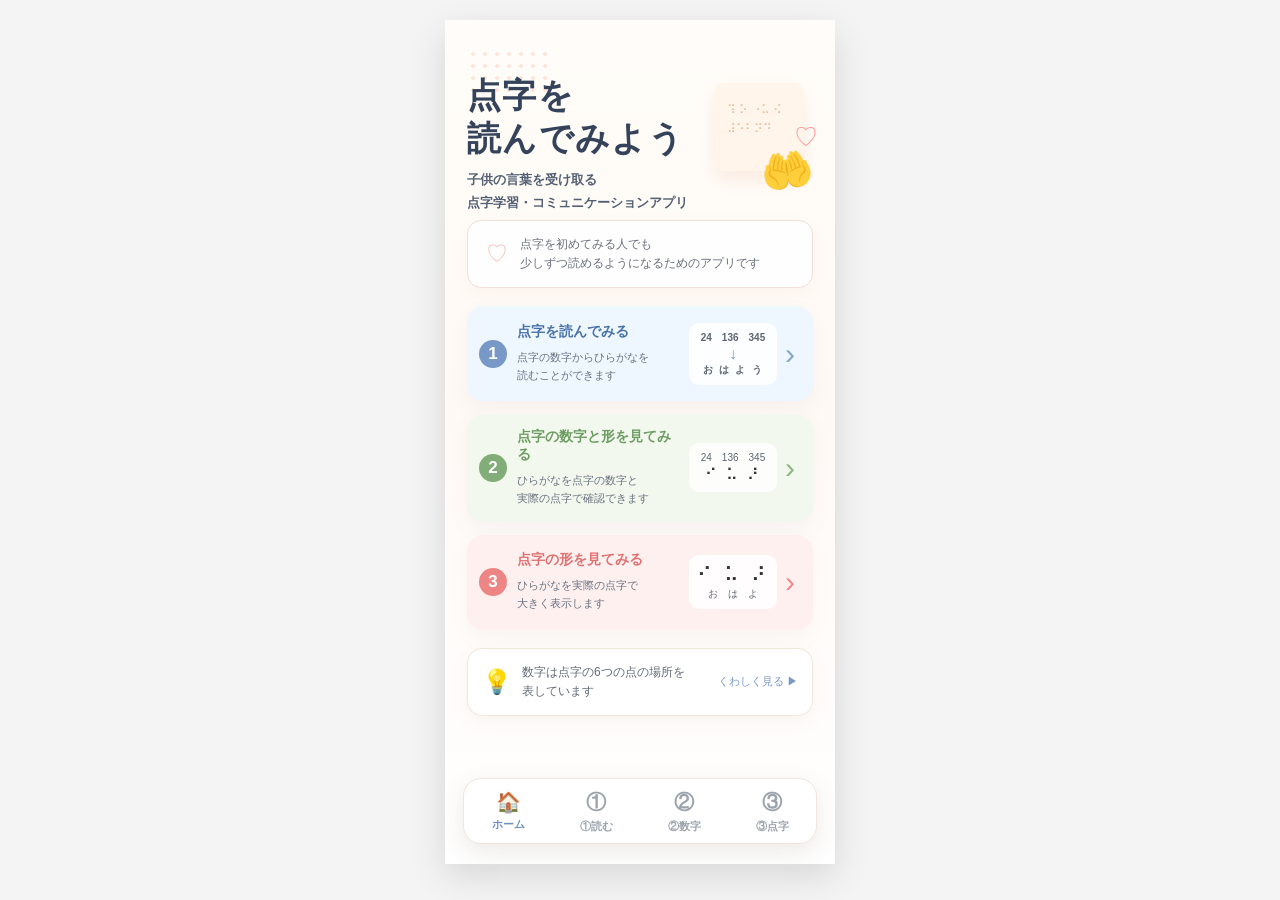
==== index.html @ d418ae34 "ホームに戻るを回収" ====
<!DOCTYPE html>
<html lang="ja">
<head>
<meta charset="UTF-8">
<meta name="viewport" content="width=device-width, initial-scale=1.0">

<title>点字を読んでみよう</title>

<link rel="stylesheet" href="top-style.css">

</head>

<body>

<div class="phone">

    <!-- メイン -->

    <main class="main">

        <!-- ヒーロー -->

        <section class="hero">

            <div class="dots"></div>

            <div class="hero-text">

                <h1>
                    点字を<br>
                    読んでみよう
                </h1>

                <p>
                    子供の言葉を受け取る<br>
                    点字学習・コミュニケーションアプリ
                </p>

            </div>

            <div class="hero-illust">

                <div class="paper">

                    <span>⠹ ⠕ ⠐⠥ ⠪</span>
                    <span> ⠼⠑⠃⠝⠙</span>

                    <div class="heart">
                        ♡
                    </div>

                </div>

                <div class="hands">
                    🤲
                </div>

            </div>

        </section>

        <!-- メッセージ -->

        <section class="message-card">

            <span class="mini-heart">
                ♡
            </span>

            <p>
                点字を初めてみる人でも<br>
                少しずつ読めるようになるためのアプリです
            </p>

        </section>

        <!-- メニュー -->

        <section class="menu">

            <!-- ① -->

            <a href="read.html" class="menu-card blue">

                <div class="number">
                    1
                </div>

                <div class="menu-text">

                    <h2>
                        点字を読んでみる
                    </h2>

                    <p>
                        点字の数字からひらがなを<br>
                        読むことができます
                    </p>

                </div>

                <div class="sample-box">

                    <div class="num">
                        24　136　345
                    </div>

                    <div class="arrow">
                        ↓
                    </div>

                    <div class="kana">
                        お は よ う
                    </div>

                </div>

                <div class="next">
                    ›
                </div>

            </a>

            <!-- ② -->

            <a href="number.html" class="menu-card green">

                <div class="number">
                    2
                </div>

                <div class="menu-text">

                    <h2>
                        点字の数字と形を見てみる
                    </h2>

                    <p>
                        ひらがなを点字の数字と<br>
                        実際の点字で確認できます
                    </p>

                </div>

                <div class="sample-box">

                    <div>
                        24　136　345
                    </div>

                    <div class="braille">
                        ⠊ ⠥ ⠜
                    </div>

                </div>

                <div class="next">
                    ›
                </div>

            </a>

            <!-- ③ -->

            <a href="shape.html" class="menu-card pink">

                <div class="number">
                    3
                </div>

                <div class="menu-text">

                    <h2>
                        点字の形を見てみる
                    </h2>

                    <p>
                        ひらがなを実際の点字で<br>
                        大きく表示します
                    </p>

                </div>

                <div class="sample-box">

                    <div class="braille big">
                        ⠊ ⠥ ⠜
                    </div>

                    <div>
                        お　は　よ
                    </div>

                </div>

                <div class="next">
                    ›
                </div>

            </a>

        </section>

        <!-- ヒント -->

        <section class="hint-card">

            <div class="light">
                💡
            </div>

            <p>
                数字は点字の6つの点の場所を<br>
                表しています
            </p>

            <span>
                くわしく見る ▶
            </span>

        </section>

    </main>

    <!-- 下メニュー -->

    <nav class="bottom-nav">

    <a class="active" href="index.html">

        <div>
            🏠
        </div>

        <span>
            ホーム
        </span>

    </a>

    <a href="read.html">

        <div>
            ①
        </div>

        <span>
            ①読む
        </span>

    </a>

    <a href="number.html">

        <div>
            ②
        </div>

        <span>
            ②数字
        </span>

    </a>

    <a href="shape.html">

        <div>
            ③
        </div>

        <span>
            ③点字
        </span>

    </a>

</nav>

</div>

</body>
</html>
---- top-style.css ----
*{
    margin:0;
    padding:0;
    box-sizing:border-box;
}

body{
    background:#f4f4f4;
    font-family:
    "Hiragino Sans",
    "Yu Gothic",
    sans-serif;

    color:#34435a;
}

/* ======================
   スマホ画面
====================== */

.phone{
    width:390px;
    min-height:844px;

    margin:20px auto;

    background:
    linear-gradient(
        180deg,
        #fffdf9 0%,
        #fff9f5 45%,
        #ffffff 100%
    );

    position:relative;

    overflow:hidden;

    box-shadow:
    0 12px 35px rgba(0,0,0,0.12);
}

/* ======================
   上部
====================== */

.top{
    height:44px;

    padding:12px 28px 0;

    display:flex;

    justify-content:space-between;

    font-weight:bold;

    color:#222;
}

.status{
    font-size:12px;
}

/* ======================
   メイン
====================== */

.main{
    padding:20px 22px 110px;
}

/* ======================
   ヒーロー
====================== */

.hero{
    display:flex;

    justify-content:space-between;

    align-items:center;

    position:relative;

    min-height:180px;
}

.dots{
    position:absolute;

    top:8px;
    left:0;

    width:80px;
    height:50px;

    background-image:
    radial-gradient(
        #ffd9c9 2px,
        transparent 2px
    );

    background-size:12px 12px;

    opacity:0.7;
}

.hero-text{
    position:relative;
    z-index:2;
}

.hero-text h1{
    margin:28px 0 10px;

    font-size:34px;

    line-height:1.25;

    letter-spacing:0.04em;

    color:#34435a;

    font-weight:800;
}

.hero-text p{
    font-size:13px;

    line-height:1.7;

    color:#536074;

    font-weight:600;
}

/* ======================
   イラスト
====================== */

.hero-illust{
    position:relative;

    width:125px;
    height:130px;
}

.paper{
    width:88px;
    height:88px;

    background:#fff5ea;

    border-radius:8px;

    box-shadow:
    0 8px 18px rgba(230,160,120,0.18);

    position:absolute;

    top:18px;
    right:10px;

    padding:18px 12px;

    color:#eebc9f;

    font-size:12px;

    line-height:1.6;
}

.paper span{
    display:block;
}

.heart{
    position:absolute;

    right:-15px;
    bottom:15px;

    color:#ff9b9b;

    font-size:24px;
}

.hands{
    position:absolute;

    bottom:0;
    right:0;

    font-size:42px;

    transform:rotate(-8deg);

    opacity:0.9;
}

/* ======================
   メッセージ
====================== */

.message-card{
    background:
    rgba(255,255,255,0.88);

    border:1px solid #f0ded7;

    border-radius:14px;

    padding:14px 18px;

    display:flex;

    gap:12px;

    align-items:center;

    margin-bottom:18px;

    box-shadow:
    0 6px 18px rgba(180,130,100,0.06);
}

.mini-heart{
    color:#f6c2c2;
    font-size:22px;
}

.message-card p{
    font-size:12px;

    line-height:1.6;

    color:#6a6f7c;
}

/* ======================
   メニュー
====================== */

.menu{
    display:flex;

    flex-direction:column;

    gap:13px;
}

.menu-card{
    min-height:95px;

    border-radius:16px;

    padding:14px 12px;

    display:grid;

    grid-template-columns:
    30px 1fr 88px 16px;

    gap:8px;

    align-items:center;

    text-decoration:none;

    color:inherit;

    box-shadow:
    0 8px 20px rgba(120,120,120,0.06);

    transition:0.25s;
}

.menu-card:active{
    transform:scale(0.98);
}

/* 色 */

.blue{
    background:#eef6ff;
}

.green{
    background:#f3f8ee;
}

.pink{
    background:#fff0f0;
}

/* 番号 */

.number{
    width:28px;
    height:28px;

    border-radius:50%;

    color:white;

    display:grid;

    place-items:center;

    font-weight:bold;

    font-size:17px;
}

.blue .number{
    background:#7898c7;
}

.green .number{
    background:#82ad78;
}

.pink .number{
    background:#ee8585;
}

/* テキスト */

.menu-text h2{
    margin-bottom:8px;

    font-size:14px;

    font-weight:800;
}

.blue h2{
    color:#4772a7;
}

.green h2{
    color:#6d9c62;
}

.pink h2{
    color:#e07171;
}

.menu-text p{
    font-size:11px;

    line-height:1.6;

    color:#697280;
}

/* サンプル */

.sample-box{
    background:
    rgba(255,255,255,0.85);

    border-radius:10px;

    padding:8px 5px;

    text-align:center;

    font-size:10px;

    color:#5d6572;
}

.sample-box .num{
    font-weight:bold;
}

.sample-box .arrow{
    color:#7898c7;
    font-size:16px;
}

.sample-box .kana{
    letter-spacing:0.18em;
    font-weight:bold;
}

.braille{
    font-size:16px;
    letter-spacing:0.15em;
    color:#333;
}

.braille.big{
    font-size:20px;
}

/* 矢印 */

.next{
    font-size:30px;
    color:#86a6c8;
}

.green .next{
    color:#8fb583;
}

.pink .next{
    color:#ee8a8a;
}

/* ======================
   ヒント
====================== */

.hint-card{
    margin-top:18px;

    background:#ffffff;

    border-radius:15px;

    padding:14px;

    display:grid;

    grid-template-columns:
    32px 1fr auto;

    align-items:center;

    gap:8px;

    border:1px solid #f1e6da;

    box-shadow:
    0 6px 18px rgba(160,120,90,0.07);
}

.light{
    font-size:24px;
}

.hint-card p{
    font-size:12px;

    line-height:1.6;

    color:#626a76;
}

.hint-card span{
    font-size:11px;

    color:#7898c7;

    white-space:nowrap;
}

/* ======================
   下メニュー
====================== */

.bottom-nav{
    position:absolute;

    left:18px;
    right:18px;
    bottom:20px;

    height:66px;

    background:#ffffff;

    border-radius:18px;

    display:grid;

    grid-template-columns:
    repeat(4,1fr);

    align-items:center;

    box-shadow:
    0 8px 25px rgba(100,80,60,0.12);

    border:1px solid #efe6df;
}

.bottom-nav a{
    text-decoration:none;

    color:#9ba3ad;

    text-align:center;

    font-size:11px;

    font-weight:600;
}

.bottom-nav a div{
    font-size:20px;
    margin-bottom:3px;
}

.bottom-nav a.active{
    color:#6f91c4;
}

/* ======================
   スマホ
====================== */

@media(max-width:430px){

.phone{
    width:100%;
    min-height:100vh;
    margin:0;
    box-shadow:none;
}

.main{
    padding-left:18px;
    padding-right:18px;
}

.hero-text h1{
    font-size:31px;
}

.menu-card{
    grid-template-columns:
    30px 1fr 82px 14px;
}

}
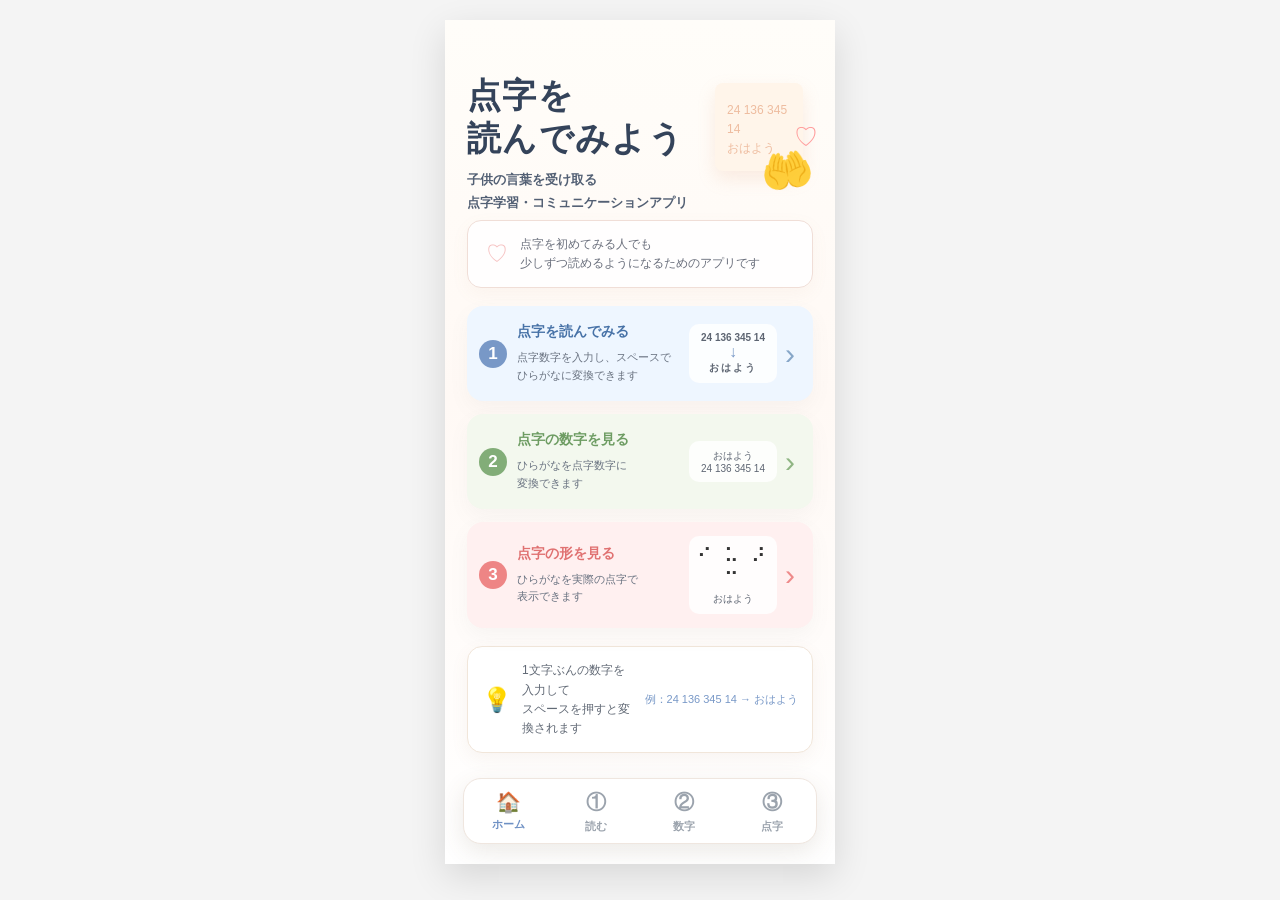
==== commit 74dad842: "１文字変換 Refactor HTML structure to improve readability and organization." ====
--- a/index.html
+++ b/index.html
@@ -3,276 +3,128 @@
 <head>
 <meta charset="UTF-8">
 <meta name="viewport" content="width=device-width, initial-scale=1.0">
-
 <title>点字を読んでみよう</title>
-
 <link rel="stylesheet" href="top-style.css">
-
 </head>
 
 <body>
 
 <div class="phone">
 
-    <!-- メイン -->
+<main class="main">
 
-    <main class="main">
+<section class="hero">
+<div class="hero-text">
+<h1>点字を<br>読んでみよう</h1>
+<p>
+子供の言葉を受け取る<br>
+点字学習・コミュニケーションアプリ
+</p>
+</div>
 
-        <!-- ヒーロー -->
+<div class="hero-illust">
+<div class="paper">
+<span>24 136 345 14</span>
+<span>おはよう</span>
+<div class="heart">♡</div>
+</div>
+<div class="hands">🤲</div>
+</div>
+</section>
 
-        <section class="hero">
+<section class="message-card">
+<span class="mini-heart">♡</span>
+<p>
+点字を初めてみる人でも<br>
+少しずつ読めるようになるためのアプリです
+</p>
+</section>
 
-            <div class="dots"></div>
+<section class="menu">
 
-            <div class="hero-text">
+<a href="read.html" class="menu-card blue">
+<div class="number">1</div>
+<div class="menu-text">
+<h2>点字を読んでみる</h2>
+<p>
+点字数字を入力し、スペースで<br>
+ひらがなに変換できます
+</p>
+</div>
+<div class="sample-box">
+<div class="num">24 136 345 14</div>
+<div class="arrow">↓</div>
+<div class="kana">おはよう</div>
+</div>
+<div class="next">›</div>
+</a>
 
-                <h1>
-                    点字を<br>
-                    読んでみよう
-                </h1>
+<a href="number.html" class="menu-card green">
+<div class="number">2</div>
+<div class="menu-text">
+<h2>点字の数字を見る</h2>
+<p>
+ひらがなを点字数字に<br>
+変換できます
+</p>
+</div>
+<div class="sample-box">
+<div>おはよう</div>
+<div>24 136 345 14</div>
+</div>
+<div class="next">›</div>
+</a>
 
-                <p>
-                    子供の言葉を受け取る<br>
-                    点字学習・コミュニケーションアプリ
-                </p>
+<a href="shape.html" class="menu-card pink">
+<div class="number">3</div>
+<div class="menu-text">
+<h2>点字の形を見る</h2>
+<p>
+ひらがなを実際の点字で<br>
+表示できます
+</p>
+</div>
+<div class="sample-box">
+<div class="braille big">⠊ ⠥ ⠜ ⠉</div>
+<div>おはよう</div>
+</div>
+<div class="next">›</div>
+</a>
 
-            </div>
+</section>
 
-            <div class="hero-illust">
+<section class="hint-card">
+<div class="light">💡</div>
+<p>
+1文字ぶんの数字を入力して<br>
+スペースを押すと変換されます
+</p>
+<span>例：24 136 345 14 → おはよう</span>
+</section>
 
-                <div class="paper">
+</main>
 
-                    <span>⠹ ⠕ ⠐⠥ ⠪</span>
-                    <span> ⠼⠑⠃⠝⠙</span>
+<nav class="bottom-nav">
 
-                    <div class="heart">
-                        ♡
-                    </div>
+<a class="active" href="index.html">
+<div>🏠</div>
+<span>ホーム</span>
+</a>
 
-                </div>
+<a href="read.html">
+<div>①</div>
+<span>読む</span>
+</a>
 
-                <div class="hands">
-                    🤲
-                </div>
+<a href="number.html">
+<div>②</div>
+<span>数字</span>
+</a>
 
-            </div>
-
-        </section>
-
-        <!-- メッセージ -->
-
-        <section class="message-card">
-
-            <span class="mini-heart">
-                ♡
-            </span>
-
-            <p>
-                点字を初めてみる人でも<br>
-                少しずつ読めるようになるためのアプリです
-            </p>
-
-        </section>
-
-        <!-- メニュー -->
-
-        <section class="menu">
-
-            <!-- ① -->
-
-            <a href="read.html" class="menu-card blue">
-
-                <div class="number">
-                    1
-                </div>
-
-                <div class="menu-text">
-
-                    <h2>
-                        点字を読んでみる
-                    </h2>
-
-                    <p>
-                        点字の数字からひらがなを<br>
-                        読むことができます
-                    </p>
-
-                </div>
-
-                <div class="sample-box">
-
-                    <div class="num">
-                        24　136　345
-                    </div>
-
-                    <div class="arrow">
-                        ↓
-                    </div>
-
-                    <div class="kana">
-                        お は よ う
-                    </div>
-
-                </div>
-
-                <div class="next">
-                    ›
-                </div>
-
-            </a>
-
-            <!-- ② -->
-
-            <a href="number.html" class="menu-card green">
-
-                <div class="number">
-                    2
-                </div>
-
-                <div class="menu-text">
-
-                    <h2>
-                        点字の数字と形を見てみる
-                    </h2>
-
-                    <p>
-                        ひらがなを点字の数字と<br>
-                        実際の点字で確認できます
-                    </p>
-
-                </div>
-
-                <div class="sample-box">
-
-                    <div>
-                        24　136　345
-                    </div>
-
-                    <div class="braille">
-                        ⠊ ⠥ ⠜
-                    </div>
-
-                </div>
-
-                <div class="next">
-                    ›
-                </div>
-
-            </a>
-
-            <!-- ③ -->
-
-            <a href="shape.html" class="menu-card pink">
-
-                <div class="number">
-                    3
-                </div>
-
-                <div class="menu-text">
-
-                    <h2>
-                        点字の形を見てみる
-                    </h2>
-
-                    <p>
-                        ひらがなを実際の点字で<br>
-                        大きく表示します
-                    </p>
-
-                </div>
-
-                <div class="sample-box">
-
-                    <div class="braille big">
-                        ⠊ ⠥ ⠜
-                    </div>
-
-                    <div>
-                        お　は　よ
-                    </div>
-
-                </div>
-
-                <div class="next">
-                    ›
-                </div>
-
-            </a>
-
-        </section>
-
-        <!-- ヒント -->
-
-        <section class="hint-card">
-
-            <div class="light">
-                💡
-            </div>
-
-            <p>
-                数字は点字の6つの点の場所を<br>
-                表しています
-            </p>
-
-            <span>
-                くわしく見る ▶
-            </span>
-
-        </section>
-
-    </main>
-
-    <!-- 下メニュー -->
-
-    <nav class="bottom-nav">
-
-    <a class="active" href="index.html">
-
-        <div>
-            🏠
-        </div>
-
-        <span>
-            ホーム
-        </span>
-
-    </a>
-
-    <a href="read.html">
-
-        <div>
-            ①
-        </div>
-
-        <span>
-            ①読む
-        </span>
-
-    </a>
-
-    <a href="number.html">
-
-        <div>
-            ②
-        </div>
-
-        <span>
-            ②数字
-        </span>
-
-    </a>
-
-    <a href="shape.html">
-
-        <div>
-            ③
-        </div>
-
-        <span>
-            ③点字
-        </span>
-
-    </a>
+<a href="shape.html">
+<div>③</div>
+<span>点字</span>
+</a>
 
 </nav>
 
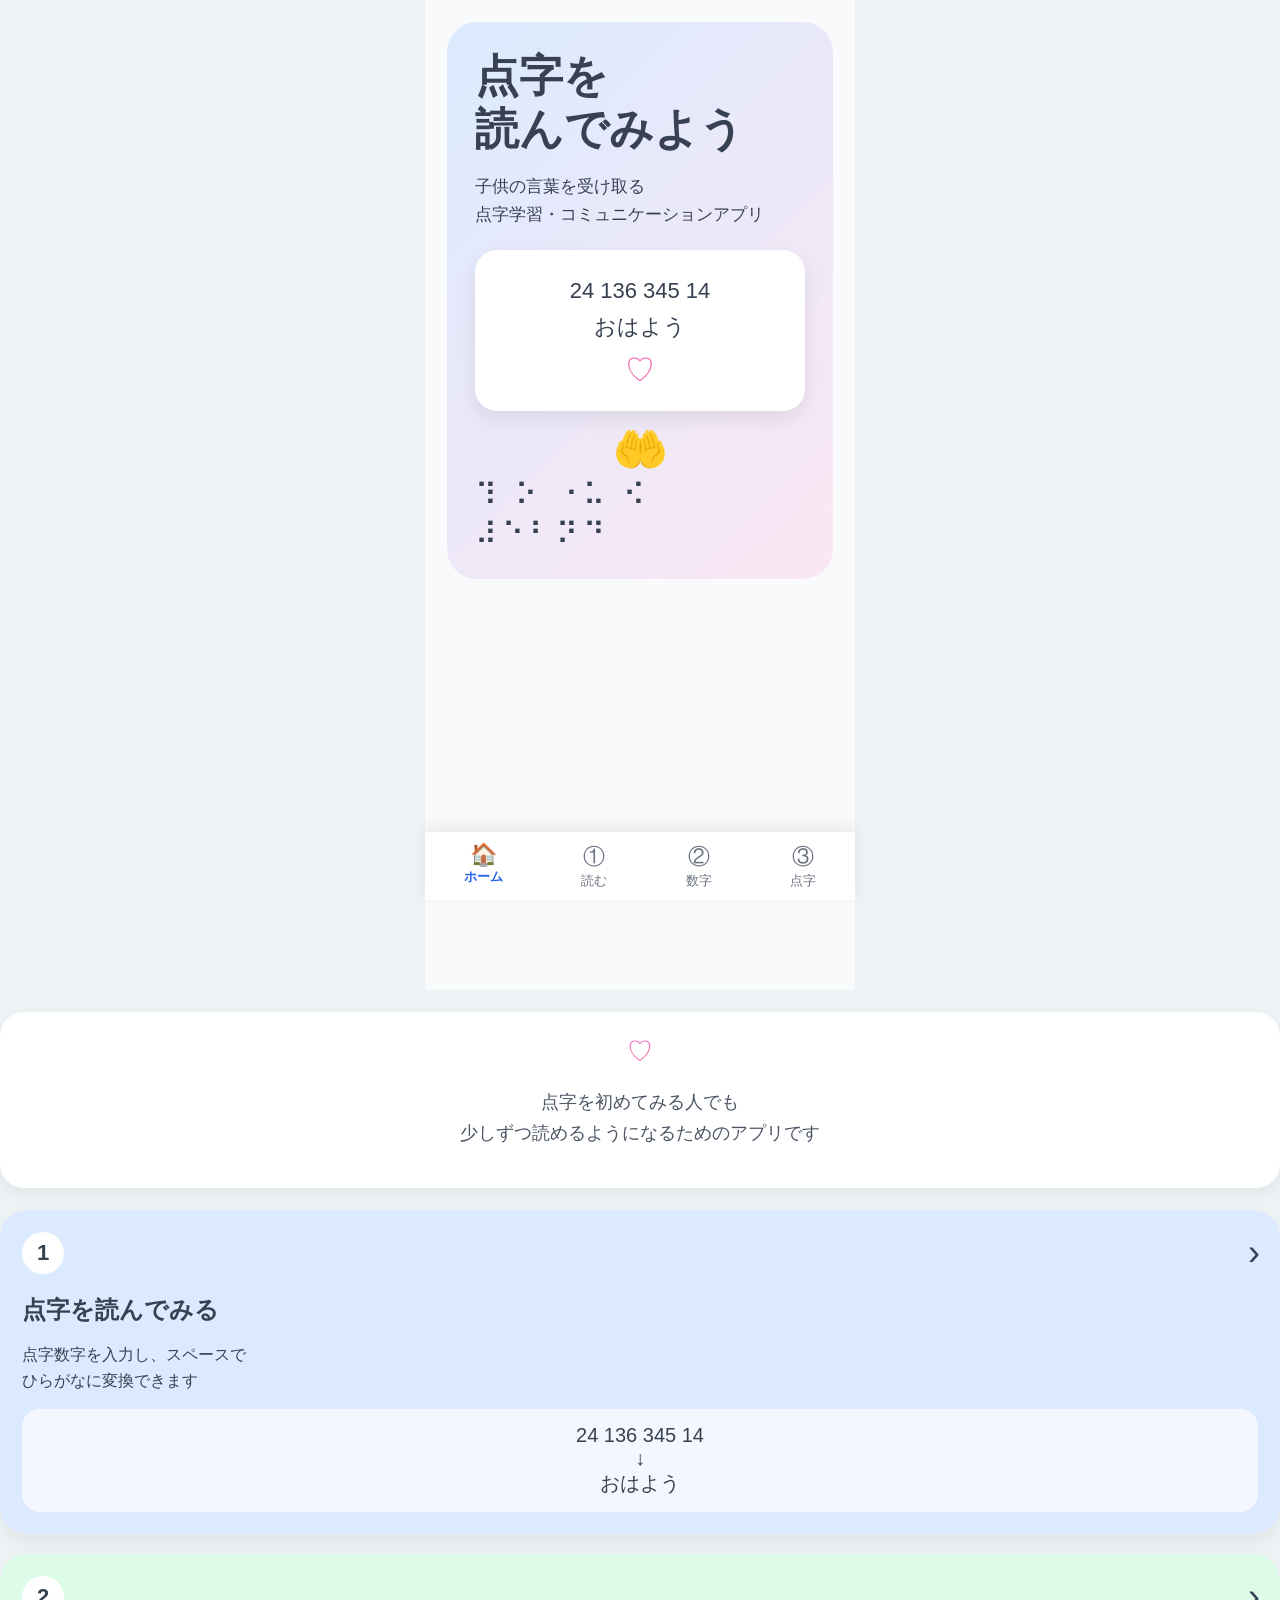
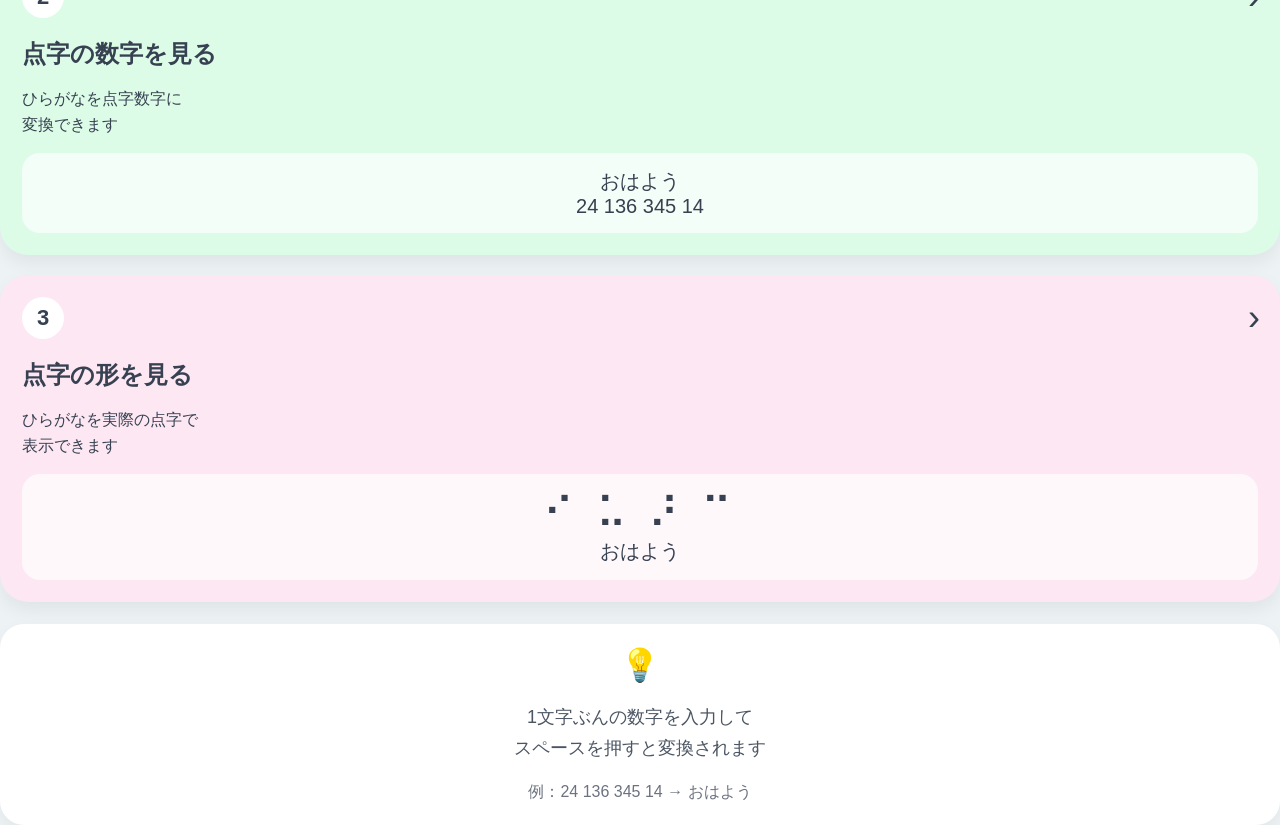
==== commit 3d365534: "すなばこメッセージ追加" ====
--- a/index.html
+++ b/index.html
@@ -29,6 +29,8 @@
 <div class="heart">♡</div>
 </div>
 <div class="hands">🤲</div>
+</div>
+<div class="braille">⠹ ⠕ ⠐⠥ ⠪　⠼⠑⠃⠝⠙</div>
 </div>
 </section>
 
--- a/top-style.css
+++ b/top-style.css
@@ -1,540 +1,200 @@
-*{
-    margin:0;
-    padding:0;
-    box-sizing:border-box;
-}
-
-body{
-    background:#f4f4f4;
-    font-family:
-    "Hiragino Sans",
-    "Yu Gothic",
-    sans-serif;
-
-    color:#34435a;
-}
-
-/* ======================
-   スマホ画面
-====================== */
-
-.phone{
-    width:390px;
-    min-height:844px;
-
-    margin:20px auto;
-
-    background:
-    linear-gradient(
-        180deg,
-        #fffdf9 0%,
-        #fff9f5 45%,
-        #ffffff 100%
-    );
-
-    position:relative;
-
-    overflow:hidden;
-
-    box-shadow:
-    0 12px 35px rgba(0,0,0,0.12);
-}
-
-/* ======================
-   上部
-====================== */
-
-.top{
-    height:44px;
-
-    padding:12px 28px 0;
-
-    display:flex;
-
-    justify-content:space-between;
-
-    font-weight:bold;
-
-    color:#222;
-}
-
-.status{
-    font-size:12px;
-}
-
-/* ======================
-   メイン
-====================== */
-
-.main{
-    padding:20px 22px 110px;
-}
-
-/* ======================
-   ヒーロー
-====================== */
-
-.hero{
-    display:flex;
-
-    justify-content:space-between;
-
-    align-items:center;
-
-    position:relative;
-
-    min-height:180px;
-}
-
-.dots{
-    position:absolute;
-
-    top:8px;
-    left:0;
-
-    width:80px;
-    height:50px;
-
-    background-image:
-    radial-gradient(
-        #ffd9c9 2px,
-        transparent 2px
-    );
-
-    background-size:12px 12px;
-
-    opacity:0.7;
-}
-
-.hero-text{
-    position:relative;
-    z-index:2;
-}
-
-.hero-text h1{
-    margin:28px 0 10px;
-
-    font-size:34px;
-
-    line-height:1.25;
-
-    letter-spacing:0.04em;
-
-    color:#34435a;
-
-    font-weight:800;
-}
-
-.hero-text p{
-    font-size:13px;
-
-    line-height:1.7;
-
-    color:#536074;
-
-    font-weight:600;
-}
-
-/* ======================
-   イラスト
-====================== */
-
-.hero-illust{
-    position:relative;
-
-    width:125px;
-    height:130px;
-}
-
-.paper{
-    width:88px;
-    height:88px;
-
-    background:#fff5ea;
-
-    border-radius:8px;
-
-    box-shadow:
-    0 8px 18px rgba(230,160,120,0.18);
-
-    position:absolute;
-
-    top:18px;
-    right:10px;
-
-    padding:18px 12px;
-
-    color:#eebc9f;
-
-    font-size:12px;
-
-    line-height:1.6;
-}
-
-.paper span{
-    display:block;
-}
-
-.heart{
-    position:absolute;
-
-    right:-15px;
-    bottom:15px;
-
-    color:#ff9b9b;
-
-    font-size:24px;
-}
-
-.hands{
-    position:absolute;
-
-    bottom:0;
-    right:0;
-
-    font-size:42px;
-
-    transform:rotate(-8deg);
-
-    opacity:0.9;
-}
-
-/* ======================
-   メッセージ
-====================== */
-
-.message-card{
-    background:
-    rgba(255,255,255,0.88);
-
-    border:1px solid #f0ded7;
-
-    border-radius:14px;
-
-    padding:14px 18px;
-
-    display:flex;
-
-    gap:12px;
-
-    align-items:center;
-
-    margin-bottom:18px;
-
-    box-shadow:
-    0 6px 18px rgba(180,130,100,0.06);
-}
-
-.mini-heart{
-    color:#f6c2c2;
-    font-size:22px;
-}
-
-.message-card p{
-    font-size:12px;
-
-    line-height:1.6;
-
-    color:#6a6f7c;
-}
-
-/* ======================
-   メニュー
-====================== */
-
-.menu{
-    display:flex;
-
-    flex-direction:column;
-
-    gap:13px;
-}
-
-.menu-card{
-    min-height:95px;
-
-    border-radius:16px;
-
-    padding:14px 12px;
-
-    display:grid;
-
-    grid-template-columns:
-    30px 1fr 88px 16px;
-
-    gap:8px;
-
-    align-items:center;
-
-    text-decoration:none;
-
-    color:inherit;
-
-    box-shadow:
-    0 8px 20px rgba(120,120,120,0.06);
-
-    transition:0.25s;
-}
-
-.menu-card:active{
-    transform:scale(0.98);
-}
-
-/* 色 */
-
-.blue{
-    background:#eef6ff;
-}
-
-.green{
-    background:#f3f8ee;
-}
-
-.pink{
-    background:#fff0f0;
-}
-
-/* 番号 */
-
-.number{
-    width:28px;
-    height:28px;
-
-    border-radius:50%;
-
-    color:white;
-
-    display:grid;
-
-    place-items:center;
-
-    font-weight:bold;
-
-    font-size:17px;
-}
-
-.blue .number{
-    background:#7898c7;
-}
-
-.green .number{
-    background:#82ad78;
-}
-
-.pink .number{
-    background:#ee8585;
-}
-
-/* テキスト */
-
-.menu-text h2{
-    margin-bottom:8px;
-
-    font-size:14px;
-
-    font-weight:800;
-}
-
-.blue h2{
-    color:#4772a7;
-}
-
-.green h2{
-    color:#6d9c62;
-}
-
-.pink h2{
-    color:#e07171;
-}
-
-.menu-text p{
-    font-size:11px;
-
-    line-height:1.6;
-
-    color:#697280;
-}
-
-/* サンプル */
-
-.sample-box{
-    background:
-    rgba(255,255,255,0.85);
-
-    border-radius:10px;
-
-    padding:8px 5px;
-
-    text-align:center;
-
-    font-size:10px;
-
-    color:#5d6572;
-}
-
-.sample-box .num{
-    font-weight:bold;
-}
-
-.sample-box .arrow{
-    color:#7898c7;
-    font-size:16px;
-}
-
-.sample-box .kana{
-    letter-spacing:0.18em;
-    font-weight:bold;
-}
-
-.braille{
-    font-size:16px;
-    letter-spacing:0.15em;
-    color:#333;
-}
-
-.braille.big{
-    font-size:20px;
-}
-
-/* 矢印 */
-
-.next{
-    font-size:30px;
-    color:#86a6c8;
-}
-
-.green .next{
-    color:#8fb583;
-}
-
-.pink .next{
-    color:#ee8a8a;
-}
-
-/* ======================
-   ヒント
-====================== */
-
-.hint-card{
-    margin-top:18px;
-
-    background:#ffffff;
-
-    border-radius:15px;
-
-    padding:14px;
-
-    display:grid;
-
-    grid-template-columns:
-    32px 1fr auto;
-
-    align-items:center;
-
-    gap:8px;
-
-    border:1px solid #f1e6da;
-
-    box-shadow:
-    0 6px 18px rgba(160,120,90,0.07);
-}
-
-.light{
-    font-size:24px;
-}
-
-.hint-card p{
-    font-size:12px;
-
-    line-height:1.6;
-
-    color:#626a76;
-}
-
-.hint-card span{
-    font-size:11px;
-
-    color:#7898c7;
-
-    white-space:nowrap;
-}
-
-/* ======================
-   下メニュー
-====================== */
-
-.bottom-nav{
-    position:absolute;
-
-    left:18px;
-    right:18px;
-    bottom:20px;
-
-    height:66px;
-
-    background:#ffffff;
-
-    border-radius:18px;
-
-    display:grid;
-
-    grid-template-columns:
-    repeat(4,1fr);
-
-    align-items:center;
-
-    box-shadow:
-    0 8px 25px rgba(100,80,60,0.12);
-
-    border:1px solid #efe6df;
-}
-
-.bottom-nav a{
-    text-decoration:none;
-
-    color:#9ba3ad;
-
-    text-align:center;
-
-    font-size:11px;
-
-    font-weight:600;
-}
-
-.bottom-nav a div{
-    font-size:20px;
-    margin-bottom:3px;
-}
-
-.bottom-nav a.active{
-    color:#6f91c4;
-}
-
-/* ======================
-   スマホ
-====================== */
-
-@media(max-width:430px){
-
-.phone{
-    width:100%;
-    min-height:100vh;
-    margin:0;
-    box-shadow:none;
-}
-
-.main{
-    padding-left:18px;
-    padding-right:18px;
-}
-
-.hero-text h1{
-    font-size:31px;
-}
-
-.menu-card{
-    grid-template-columns:
-    30px 1fr 82px 14px;
-}
-
-}+body {
+  margin: 0;
+  background: #edf2f5;
+  font-family: sans-serif;
+}
+
+.phone {
+  max-width: 430px;
+  margin: 0 auto;
+  background: #f8fafc;
+  min-height: 100vh;
+  padding-bottom: 90px;
+}
+
+.main {
+  padding: 22px;
+}
+
+.hero {
+  background: linear-gradient(135deg, #dbeafe, #fce7f3);
+  border-radius: 30px;
+  padding: 28px;
+  color: #374151;
+}
+
+.hero-text h1 {
+  font-size: 44px;
+  line-height: 1.2;
+  margin: 0;
+}
+
+.hero-text p {
+  font-size: 17px;
+  line-height: 1.7;
+}
+
+.hero-illust {
+  margin-top: 20px;
+  text-align: center;
+}
+
+.paper {
+  background: white;
+  border-radius: 22px;
+  padding: 20px;
+  box-shadow: 0 8px 20px rgba(0,0,0,0.08);
+}
+
+.paper span {
+  display: block;
+  font-size: 22px;
+  margin: 8px 0;
+}
+
+.heart {
+  color: #f472b6;
+  font-size: 30px;
+}
+
+.hands {
+  font-size: 44px;
+  margin-top: 12px;
+}
+
+.message-card,
+.hint-card {
+  margin-top: 22px;
+  background: white;
+  border-radius: 24px;
+  padding: 22px;
+  text-align: center;
+  color: #4b5563;
+  box-shadow: 0 6px 16px rgba(0,0,0,0.05);
+}
+
+.message-card p,
+.hint-card p {
+  font-size: 18px;
+  line-height: 1.7;
+}
+
+.mini-heart {
+  color: #f472b6;
+  font-size: 26px;
+}
+
+.menu {
+  margin-top: 22px;
+}
+
+.menu-card {
+  position: relative;
+  display: block;
+  text-decoration: none;
+  color: #374151;
+  border-radius: 28px;
+  padding: 22px;
+  margin-bottom: 20px;
+  box-shadow: 0 8px 18px rgba(0,0,0,0.06);
+}
+
+.blue {
+  background: #dbeafe;
+}
+
+.green {
+  background: #dcfce7;
+}
+
+.pink {
+  background: #fce7f3;
+}
+
+.number {
+  width: 42px;
+  height: 42px;
+  border-radius: 50%;
+  background: white;
+  display: flex;
+  align-items: center;
+  justify-content: center;
+  font-size: 22px;
+  font-weight: bold;
+}
+
+.menu-text h2 {
+  font-size: 24px;
+  margin-bottom: 8px;
+}
+
+.menu-text p {
+  font-size: 16px;
+  line-height: 1.6;
+}
+
+.sample-box {
+  background: rgba(255,255,255,0.7);
+  border-radius: 18px;
+  padding: 15px;
+  margin-top: 14px;
+  text-align: center;
+  font-size: 20px;
+}
+
+.braille {
+  font-size: 30px;
+  letter-spacing: 5px;
+}
+
+.big {
+  font-size: 42px;
+}
+
+.next {
+  position: absolute;
+  right: 20px;
+  top: 22px;
+  font-size: 36px;
+}
+
+.light {
+  font-size: 32px;
+}
+
+.hint-card span {
+  display: block;
+  margin-top: 10px;
+  font-size: 16px;
+  color: #6b7280;
+}
+
+.bottom-nav {
+  position: fixed;
+  left: 50%;
+  bottom: 0;
+  transform: translateX(-50%);
+  max-width: 430px;
+  width: 100%;
+  background: white;
+  display: flex;
+  justify-content: space-around;
+  padding: 10px 0;
+  box-shadow: 0 -4px 14px rgba(0,0,0,0.08);
+}
+
+.bottom-nav a {
+  text-decoration: none;
+  color: #6b7280;
+  text-align: center;
+  font-size: 13px;
+}
+
+.bottom-nav a div {
+  font-size: 22px;
+}
+
+.bottom-nav .active {
+  color: #2563eb;
+  font-weight: bold;
+}
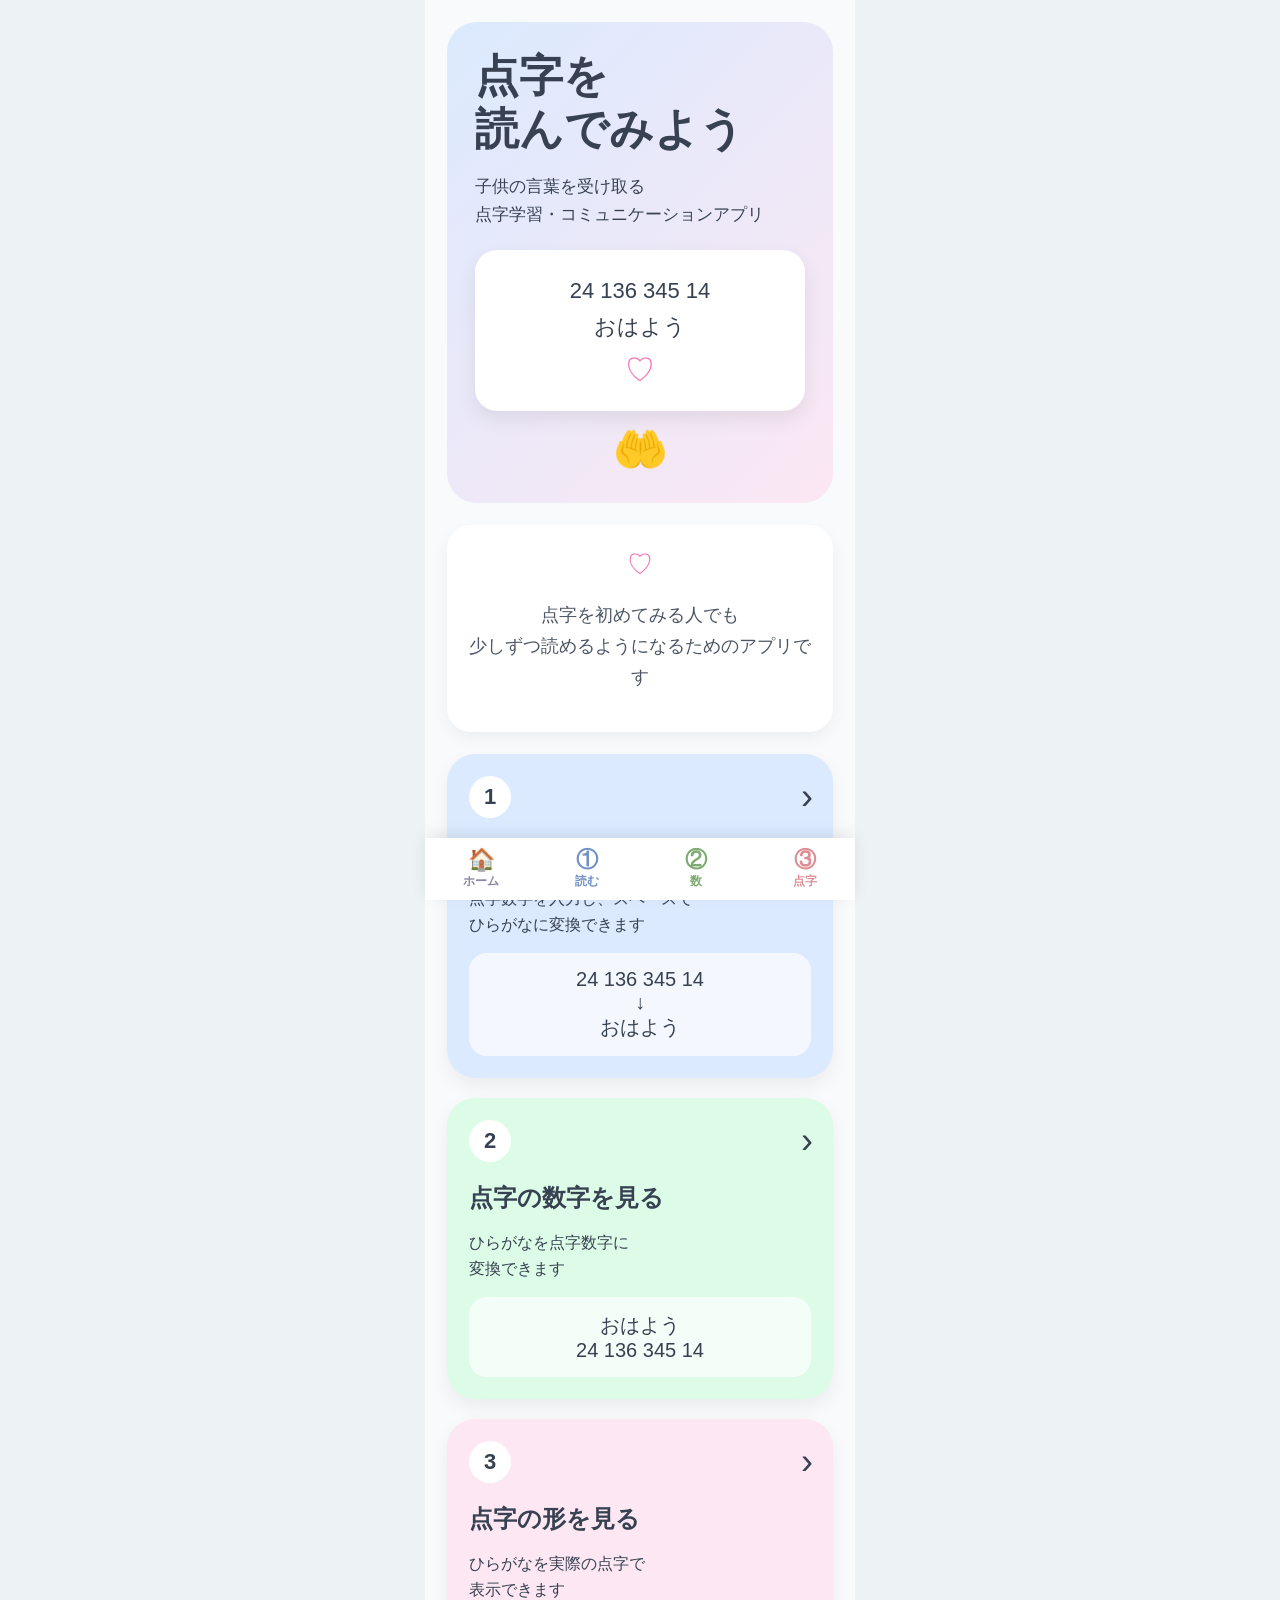
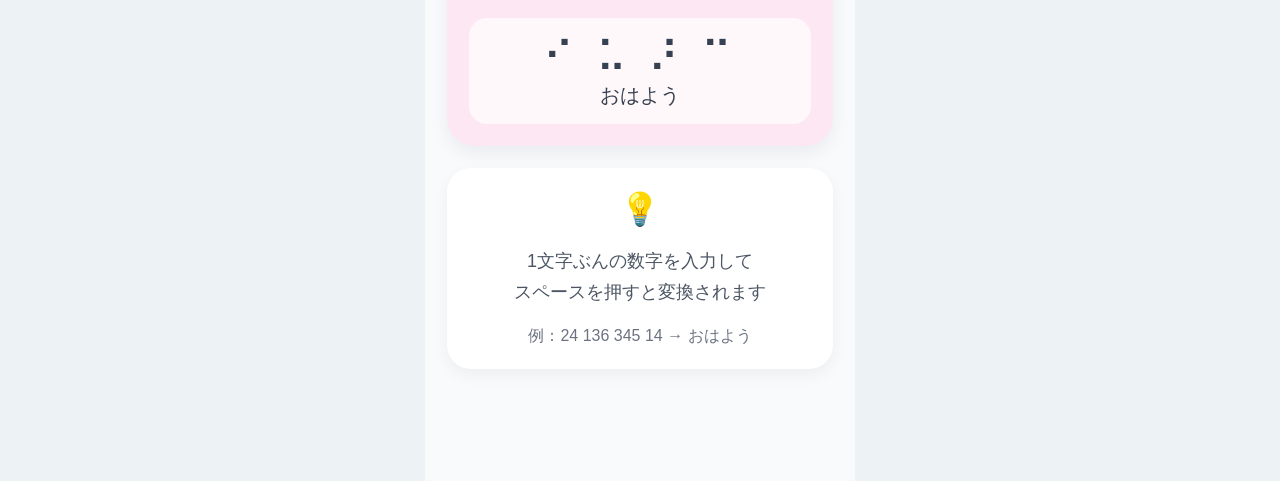
==== commit 8bf6fc4d: "bottom nav ui fix" ====
--- a/index.html
+++ b/index.html
@@ -14,8 +14,10 @@
 <main class="main">
 
 <section class="hero">
+
 <div class="hero-text">
 <h1>点字を<br>読んでみよう</h1>
+
 <p>
 子供の言葉を受け取る<br>
 点字学習・コミュニケーションアプリ
@@ -23,107 +25,135 @@
 </div>
 
 <div class="hero-illust">
+
 <div class="paper">
 <span>24 136 345 14</span>
 <span>おはよう</span>
 <div class="heart">♡</div>
 </div>
+
 <div class="hands">🤲</div>
-</div>
-<div class="braille">⠹ ⠕ ⠐⠥ ⠪　⠼⠑⠃⠝⠙</div>
+
 </div>
 </section>
 
 <section class="message-card">
+
 <span class="mini-heart">♡</span>
+
 <p>
 点字を初めてみる人でも<br>
 少しずつ読めるようになるためのアプリです
 </p>
+
 </section>
 
 <section class="menu">
 
 <a href="read.html" class="menu-card blue">
+
 <div class="number">1</div>
+
 <div class="menu-text">
 <h2>点字を読んでみる</h2>
+
 <p>
 点字数字を入力し、スペースで<br>
 ひらがなに変換できます
 </p>
 </div>
+
 <div class="sample-box">
 <div class="num">24 136 345 14</div>
 <div class="arrow">↓</div>
 <div class="kana">おはよう</div>
 </div>
+
 <div class="next">›</div>
+
 </a>
 
 <a href="number.html" class="menu-card green">
+
 <div class="number">2</div>
+
 <div class="menu-text">
 <h2>点字の数字を見る</h2>
+
 <p>
 ひらがなを点字数字に<br>
 変換できます
 </p>
 </div>
+
 <div class="sample-box">
 <div>おはよう</div>
 <div>24 136 345 14</div>
 </div>
+
 <div class="next">›</div>
+
 </a>
 
 <a href="shape.html" class="menu-card pink">
+
 <div class="number">3</div>
+
 <div class="menu-text">
 <h2>点字の形を見る</h2>
+
 <p>
 ひらがなを実際の点字で<br>
 表示できます
 </p>
 </div>
+
 <div class="sample-box">
 <div class="braille big">⠊ ⠥ ⠜ ⠉</div>
 <div>おはよう</div>
 </div>
+
 <div class="next">›</div>
+
 </a>
 
 </section>
 
 <section class="hint-card">
+
 <div class="light">💡</div>
+
 <p>
 1文字ぶんの数字を入力して<br>
 スペースを押すと変換されます
 </p>
-<span>例：24 136 345 14 → おはよう</span>
+
+<span>
+例：24 136 345 14 → おはよう
+</span>
+
 </section>
 
 </main>
 
 <nav class="bottom-nav">
 
-<a class="active" href="index.html">
+<a class="home active" href="index.html">
 <div>🏠</div>
 <span>ホーム</span>
 </a>
 
-<a href="read.html">
+<a href="read.html" class="read">
 <div>①</div>
 <span>読む</span>
 </a>
 
-<a href="number.html">
+<a href="number.html" class="number">
 <div>②</div>
-<span>数字</span>
+<span>数</span>
 </a>
 
-<a href="shape.html">
+<a href="shape.html" class="shape">
 <div>③</div>
 <span>点字</span>
 </a>
@@ -133,4 +163,4 @@
 </div>
 
 </body>
-</html>
+</html>
--- a/top-style.css
+++ b/top-style.css
@@ -198,3 +198,47 @@
   color: #2563eb;
   font-weight: bold;
 }
+
+.bottom-nav a.home{
+  color:#8b86a3;
+}
+
+.bottom-nav a.read{
+  color:#6f91c4;
+}
+
+.bottom-nav a.number{
+  color:#7cab72;
+}
+
+.bottom-nav a.shape{
+  color:#de8f96;
+}
+
+/* 下メニューの並びを整える */
+
+.bottom-nav a{
+  display:flex;
+  flex-direction:column;
+  align-items:center;
+  justify-content:center;
+  gap:3px;
+  text-decoration:none;
+  text-align:center;
+  font-size:12px;
+  font-weight:600;
+  line-height:1.2;
+}
+
+.bottom-nav a div{
+  font-size:22px;
+  line-height:1;
+  margin:0;
+}
+
+.bottom-nav a span{
+  display:block;
+  font-size:12px;
+  line-height:1.2;
+  white-space:nowrap;
+}
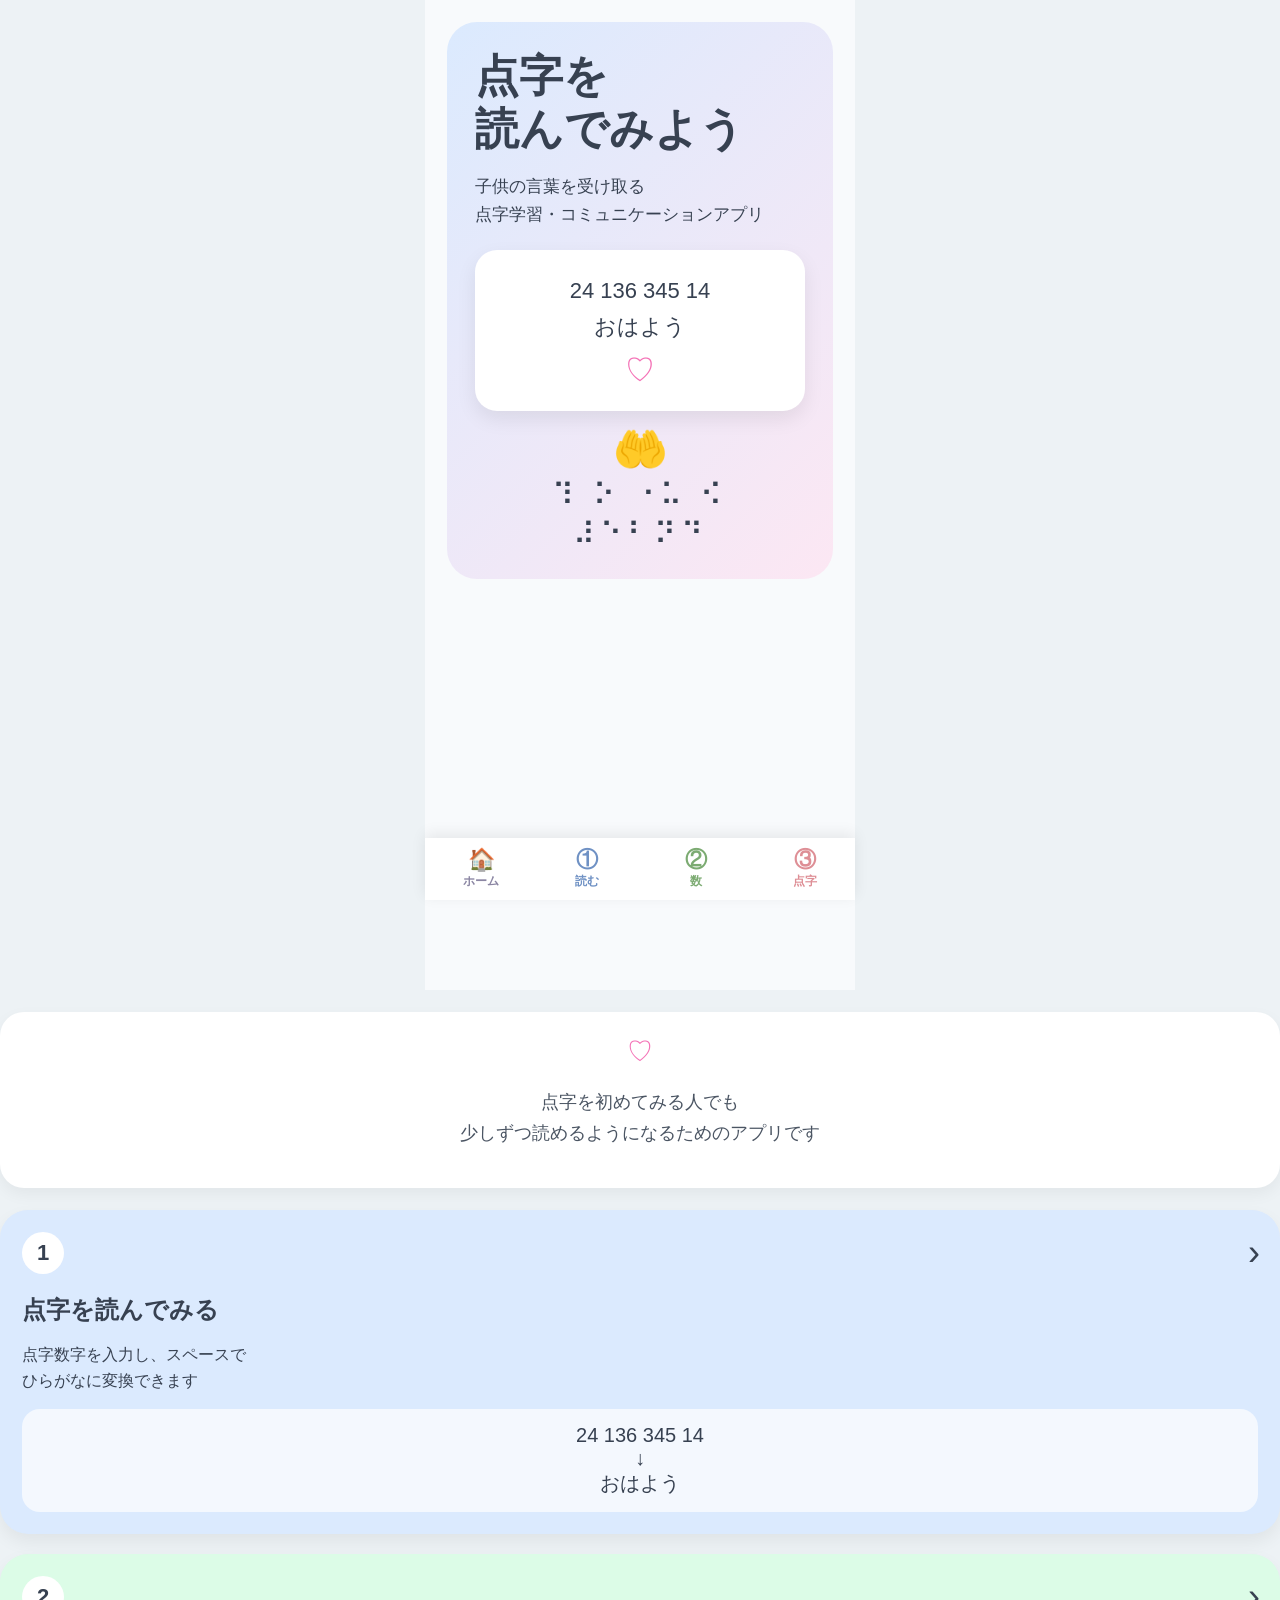
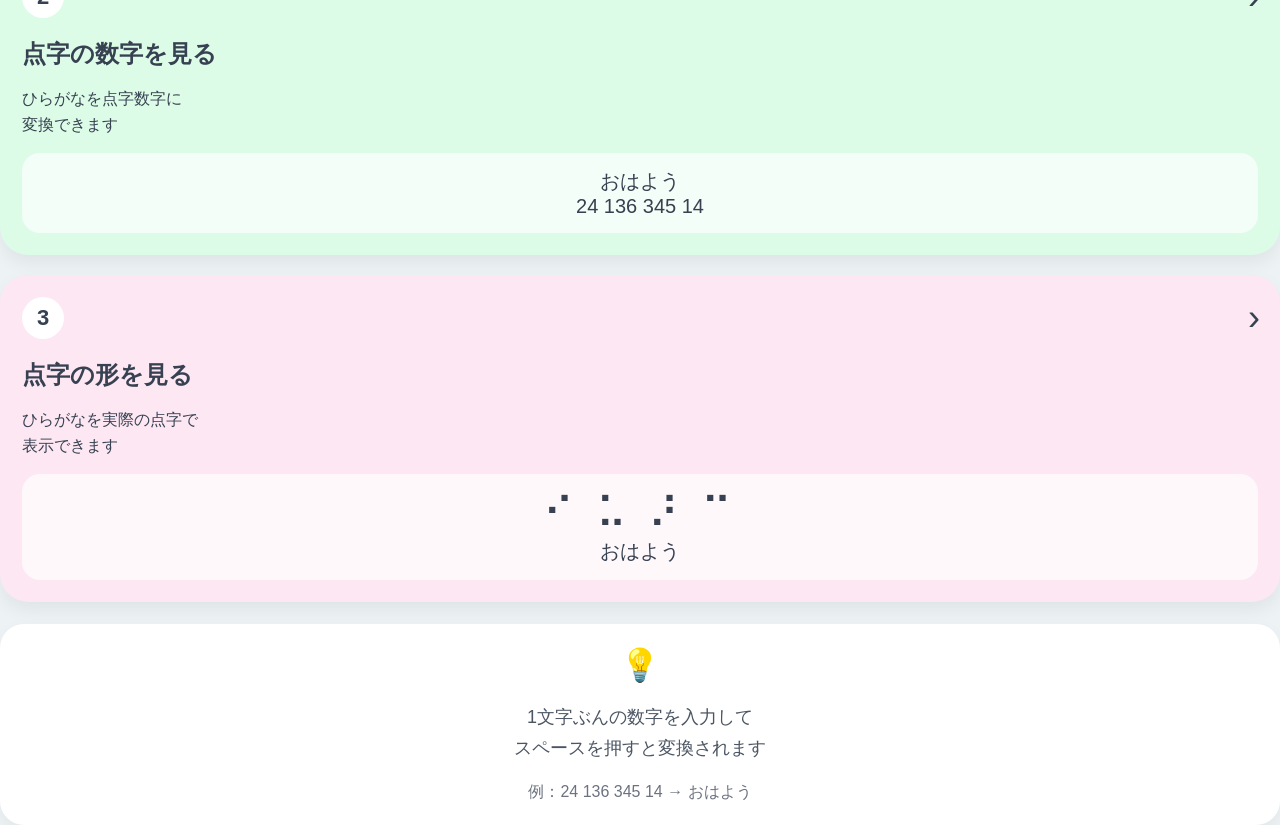
==== commit 6392a96a: "Merge pull request #7 from msakai0340/feature-bottom-nav-color bottom nav ui fix" ====
--- a/index.html
+++ b/index.html
@@ -34,6 +34,8 @@
 
 <div class="hands">🤲</div>
 
+</div>
+<div class="braille">⠹ ⠕ ⠐⠥ ⠪　⠼⠑⠃⠝⠙</div>
 </div>
 </section>
 
--- a/top-style.css
+++ b/top-style.css
@@ -60,6 +60,11 @@
 .hands {
   font-size: 44px;
   margin-top: 12px;
+}
+
+.braille{
+    font-size:40px;
+    text-align:center;
 }
 
 .message-card,
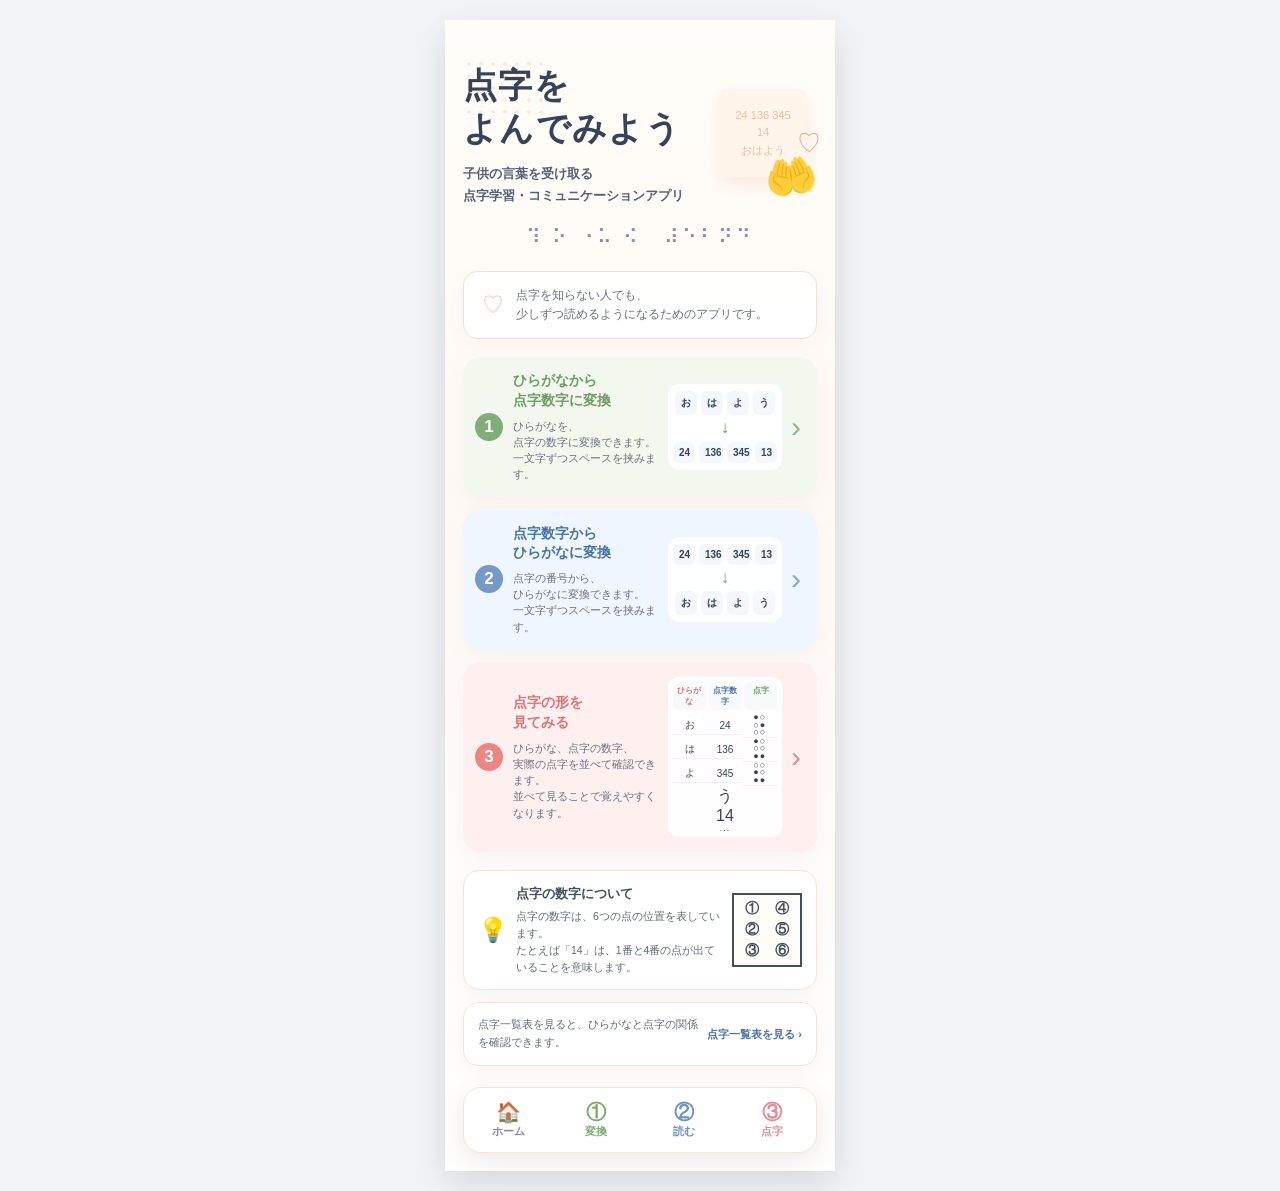
==== commit ad615c0a: "点字変換UI改善と学習カード調整" ====
--- a/index.html
+++ b/index.html
@@ -3,7 +3,7 @@
 <head>
 <meta charset="UTF-8">
 <meta name="viewport" content="width=device-width, initial-scale=1.0">
-<title>点字を読んでみよう</title>
+<title>点字をよんでみよう</title>
 <link rel="stylesheet" href="top-style.css">
 </head>
 
@@ -16,7 +16,7 @@
 <section class="hero">
 
 <div class="hero-text">
-<h1>点字を<br>読んでみよう</h1>
+<h1>点字を<br>よんでみよう</h1>
 
 <p>
 子供の言葉を受け取る<br>
@@ -25,115 +25,153 @@
 </div>
 
 <div class="hero-illust">
-
 <div class="paper">
 <span>24 136 345 14</span>
 <span>おはよう</span>
 <div class="heart">♡</div>
 </div>
-
 <div class="hands">🤲</div>
-
-</div>
-<div class="braille">⠹ ⠕ ⠐⠥ ⠪　⠼⠑⠃⠝⠙</div>
-</div>
-</section>
+</div>
+
+</section>
+
+<div class="top-braille">
+⠹ ⠕ ⠐⠥ ⠪　⠼⠑⠃⠝⠙
+</div>
 
 <section class="message-card">
-
 <span class="mini-heart">♡</span>
-
-<p>
-点字を初めてみる人でも<br>
-少しずつ読めるようになるためのアプリです
-</p>
-
+<p>
+点字を知らない人でも、<br>
+少しずつ読めるようになるためのアプリです。
+</p>
 </section>
 
 <section class="menu">
 
+<a href="number.html" class="menu-card green">
+<div class="number">1</div>
+
+<div class="menu-text">
+<h2>ひらがなから<br>点字数字に変換</h2>
+<p>
+ひらがなを、<br>
+点字の数字に変換できます。<br>
+一文字ずつスペースを挟みます。
+</p>
+</div>
+
+<div class="sample-box convert-sample">
+<div class="row">
+<span>お</span><span>は</span><span>よ</span><span>う</span>
+</div>
+<div class="arrow green-arrow">↓</div>
+<div class="row">
+<span>24</span><span>136</span><span>345</span><span>13</span>
+</div>
+</div>
+
+<div class="next">›</div>
+</a>
+
 <a href="read.html" class="menu-card blue">
-
-<div class="number">1</div>
+<div class="number">2</div>
 
 <div class="menu-text">
-<h2>点字を読んでみる</h2>
-
-<p>
-点字数字を入力し、スペースで<br>
-ひらがなに変換できます
-</p>
-</div>
-
-<div class="sample-box">
-<div class="num">24 136 345 14</div>
-<div class="arrow">↓</div>
-<div class="kana">おはよう</div>
+<h2>点字数字から<br>ひらがなに変換</h2>
+<p>
+点字の番号から、<br>
+ひらがなに変換できます。<br>
+一文字ずつスペースを挟みます。
+</p>
+</div>
+
+<div class="sample-box convert-sample">
+<div class="row">
+<span>24</span><span>136</span><span>345</span><span>13</span>
+</div>
+<div class="arrow blue-arrow">↓</div>
+<div class="row">
+<span>お</span><span>は</span><span>よ</span><span>う</span>
+</div>
 </div>
 
 <div class="next">›</div>
-
-</a>
-
-<a href="number.html" class="menu-card green">
-
-<div class="number">2</div>
+</a>
+
+<a href="shape.html" class="menu-card pink">
+<div class="number">3</div>
 
 <div class="menu-text">
-<h2>点字の数字を見る</h2>
-
-<p>
-ひらがなを点字数字に<br>
-変換できます
-</p>
-</div>
-
-<div class="sample-box">
-<div>おはよう</div>
-<div>24 136 345 14</div>
+<h2>点字の形を<br>見てみる</h2>
+<p>
+ひらがな、点字の数字、<br>
+実際の点字を並べて確認できます。<br>
+並べて見ることで覚えやすくなります。
+</p>
+</div>
+
+<div class="sample-box compare-sample">
+
+<div class="compare-labels">
+<div>ひらがな</div>
+<div>点字数字</div>
+<div>点字</div>
+</div>
+
+<div class="compare-grid">
+<div>お</div>
+<div>24</div>
+<div class="dot-cell">●○<br>○●<br>○○</div>
+
+<div>は</div>
+<div>136</div>
+<div class="dot-cell">●○<br>○○<br>●●</div>
+
+<div>よ</div>
+<div>345</div>
+<div class="dot-cell">○○<br>●○<br>●●</div>
+</div>
+
+<div>う</div>
+
+<div>14</div>
+<div class="dot-cell">...</div>
+
 </div>
 
 <div class="next">›</div>
-
-</a>
-
-<a href="shape.html" class="menu-card pink">
-
-<div class="number">3</div>
-
-<div class="menu-text">
-<h2>点字の形を見る</h2>
-
-<p>
-ひらがなを実際の点字で<br>
-表示できます
-</p>
-</div>
-
-<div class="sample-box">
-<div class="braille big">⠊ ⠥ ⠜ ⠉</div>
-<div>おはよう</div>
-</div>
-
-<div class="next">›</div>
-
-</a>
+</a>
+
+</section>
+
+<section class="study-card">
+
+<div class="light">💡</div>
+
+<div class="study-text">
+<h3>点字の数字について</h3>
+<p>
+点字の数字は、6つの点の位置を表しています。<br>
+たとえば「14」は、1番と4番の点が出ていることを意味します。
+</p>
+</div>
+
+<div class="masu">
+<div>①</div><div>④</div>
+<div>②</div><div>⑤</div>
+<div>③</div><div>⑥</div>
+</div>
 
 </section>
 
 <section class="hint-card">
-
-<div class="light">💡</div>
-
-<p>
-1文字ぶんの数字を入力して<br>
-スペースを押すと変換されます
-</p>
-
-<span>
-例：24 136 345 14 → おはよう
-</span>
-
+<p>
+点字一覧表を見ると、ひらがなと点字の関係を確認できます。
+</p>
+<a href="https://www.nittento.or.jp/about/braille/" target="_blank">
+点字一覧表を見る ›
+</a>
 </section>
 
 </main>
@@ -145,14 +183,14 @@
 <span>ホーム</span>
 </a>
 
+<a href="number.html" class="number-nav">
+<div>①</div>
+<span>変換</span>
+</a>
+
 <a href="read.html" class="read">
-<div>①</div>
+<div>②</div>
 <span>読む</span>
-</a>
-
-<a href="number.html" class="number">
-<div>②</div>
-<span>数</span>
 </a>
 
 <a href="shape.html" class="shape">
--- a/top-style.css
+++ b/top-style.css
@@ -1,226 +1,460 @@
-body {
-  margin: 0;
-  background: #edf2f5;
-  font-family: sans-serif;
-}
-
-.phone {
-  max-width: 430px;
-  margin: 0 auto;
-  background: #f8fafc;
-  min-height: 100vh;
-  padding-bottom: 90px;
-}
-
-.main {
-  padding: 22px;
-}
-
-.hero {
-  background: linear-gradient(135deg, #dbeafe, #fce7f3);
-  border-radius: 30px;
-  padding: 28px;
-  color: #374151;
-}
-
-.hero-text h1 {
-  font-size: 44px;
-  line-height: 1.2;
-  margin: 0;
-}
-
-.hero-text p {
-  font-size: 17px;
-  line-height: 1.7;
-}
-
-.hero-illust {
-  margin-top: 20px;
-  text-align: center;
-}
-
-.paper {
-  background: white;
-  border-radius: 22px;
-  padding: 20px;
-  box-shadow: 0 8px 20px rgba(0,0,0,0.08);
-}
-
-.paper span {
-  display: block;
-  font-size: 22px;
-  margin: 8px 0;
-}
-
-.heart {
-  color: #f472b6;
-  font-size: 30px;
-}
-
-.hands {
-  font-size: 44px;
-  margin-top: 12px;
-}
-
-.braille{
-    font-size:40px;
-    text-align:center;
-}
-
-.message-card,
-.hint-card {
-  margin-top: 22px;
-  background: white;
-  border-radius: 24px;
-  padding: 22px;
-  text-align: center;
-  color: #4b5563;
-  box-shadow: 0 6px 16px rgba(0,0,0,0.05);
-}
-
-.message-card p,
-.hint-card p {
-  font-size: 18px;
-  line-height: 1.7;
-}
-
-.mini-heart {
-  color: #f472b6;
-  font-size: 26px;
-}
-
-.menu {
-  margin-top: 22px;
-}
-
-.menu-card {
-  position: relative;
-  display: block;
-  text-decoration: none;
-  color: #374151;
-  border-radius: 28px;
-  padding: 22px;
-  margin-bottom: 20px;
-  box-shadow: 0 8px 18px rgba(0,0,0,0.06);
-}
-
-.blue {
-  background: #dbeafe;
-}
-
-.green {
-  background: #dcfce7;
-}
-
-.pink {
-  background: #fce7f3;
-}
-
-.number {
-  width: 42px;
-  height: 42px;
-  border-radius: 50%;
-  background: white;
-  display: flex;
-  align-items: center;
-  justify-content: center;
-  font-size: 22px;
-  font-weight: bold;
-}
-
-.menu-text h2 {
-  font-size: 24px;
-  margin-bottom: 8px;
-}
-
-.menu-text p {
-  font-size: 16px;
-  line-height: 1.6;
-}
-
-.sample-box {
-  background: rgba(255,255,255,0.7);
-  border-radius: 18px;
-  padding: 15px;
-  margin-top: 14px;
-  text-align: center;
-  font-size: 20px;
-}
-
-.braille {
-  font-size: 30px;
-  letter-spacing: 5px;
-}
-
-.big {
-  font-size: 42px;
-}
-
-.next {
-  position: absolute;
-  right: 20px;
-  top: 22px;
-  font-size: 36px;
-}
-
-.light {
-  font-size: 32px;
-}
-
-.hint-card span {
-  display: block;
-  margin-top: 10px;
-  font-size: 16px;
-  color: #6b7280;
-}
-
-.bottom-nav {
-  position: fixed;
-  left: 50%;
-  bottom: 0;
-  transform: translateX(-50%);
-  max-width: 430px;
-  width: 100%;
-  background: white;
-  display: flex;
-  justify-content: space-around;
-  padding: 10px 0;
-  box-shadow: 0 -4px 14px rgba(0,0,0,0.08);
-}
-
-.bottom-nav a {
-  text-decoration: none;
-  color: #6b7280;
-  text-align: center;
-  font-size: 13px;
-}
-
-.bottom-nav a div {
-  font-size: 22px;
-}
-
-.bottom-nav .active {
-  color: #2563eb;
-  font-weight: bold;
-}
-
-.bottom-nav a.home{
-  color:#8b86a3;
-}
-
-.bottom-nav a.read{
+*{
+  margin:0;
+  padding:0;
+  box-sizing:border-box;
+}
+
+body{
+  background:#f3f4f6;
+  font-family:
+    "Hiragino Sans",
+    "Yu Gothic",
+    sans-serif;
+  color:#34435a;
+}
+
+.phone{
+  width:390px;
+  min-height:844px;
+  margin:20px auto;
+  background:
+    linear-gradient(
+      180deg,
+      #fffdf9 0%,
+      #fff9f5 45%,
+      #ffffff 100%
+    );
+  position:relative;
+  overflow:hidden;
+  box-shadow:
+    0 12px 35px rgba(0,0,0,0.12);
+}
+
+.main{
+  padding:38px 18px 105px;
+}
+
+/* ヒーロー */
+
+.hero{
+  display:flex;
+  justify-content:space-between;
+  align-items:center;
+  position:relative;
+  min-height:155px;
+}
+
+.hero::before{
+  content:"";
+  position:absolute;
+  top:0;
+  left:0;
+  width:80px;
+  height:55px;
+  background-image:
+    radial-gradient(#ffd9c9 2px, transparent 2px);
+  background-size:12px 12px;
+  opacity:0.6;
+}
+
+.hero-text{
+  position:relative;
+  z-index:2;
+}
+
+.hero-text h1{
+  font-size:34px;
+  line-height:1.28;
+  letter-spacing:0.04em;
+  color:#34435a;
+  font-weight:800;
+  margin-bottom:12px;
+}
+
+.hero-text p{
+  font-size:13px;
+  line-height:1.7;
+  color:#536074;
+  font-weight:600;
+}
+
+/* イラスト */
+
+.hero-illust{
+  position:relative;
+  width:125px;
+  height:130px;
+}
+
+.paper{
+  width:88px;
+  height:88px;
+  background:#fff5ea;
+  border-radius:8px;
+  box-shadow:
+    0 8px 18px rgba(230,160,120,0.18);
+  position:absolute;
+  top:18px;
+  right:10px;
+  padding:18px 10px;
+  color:#eebc9f;
+  font-size:11px;
+  line-height:1.6;
+  text-align:center;
+}
+
+.paper span{
+  display:block;
+}
+
+.heart{
+  position:absolute;
+  right:-14px;
+  bottom:14px;
+  color:#ff9b9b;
+  font-size:24px;
+}
+
+.hands{
+  position:absolute;
+  bottom:0;
+  right:0;
+  font-size:42px;
+  transform:rotate(-8deg);
+  opacity:0.9;
+}
+
+/* トップ点字 */
+
+.top-braille{
+  margin-top:8px;
+  text-align:center;
+  font-size:20px;
+  line-height:1.6;
+  letter-spacing:3px;
+  color:#8b92a0;
+  word-break:break-all;
+}
+
+/* メッセージ */
+
+.message-card{
+  background:rgba(255,255,255,0.9);
+  border:1px solid #f0ded7;
+  border-radius:14px;
+  padding:14px 18px;
+  display:flex;
+  gap:12px;
+  align-items:center;
+  margin:18px 0;
+  box-shadow:
+    0 6px 18px rgba(180,130,100,0.06);
+}
+
+.mini-heart{
+  color:#f6c2c2;
+  font-size:22px;
+}
+
+.message-card p{
+  font-size:12px;
+  line-height:1.6;
+  color:#6a6f7c;
+}
+
+/* メニュー */
+
+.menu{
+  display:flex;
+  flex-direction:column;
+  gap:13px;
+}
+
+.menu-card{
+  min-height:112px;
+  border-radius:18px;
+  padding:14px 12px;
+  display:grid;
+  grid-template-columns:30px 1fr 116px 14px;
+  gap:8px;
+  align-items:center;
+  text-decoration:none;
+  color:inherit;
+  box-shadow:
+    0 8px 20px rgba(120,120,120,0.06);
+  transition:0.25s;
+}
+
+.menu-card:active{
+  transform:scale(0.98);
+}
+
+.blue{
+  background:#eef6ff;
+}
+
+.green{
+  background:#f3f8ee;
+}
+
+.pink{
+  background:#fff0f0;
+}
+
+.number{
+  width:28px;
+  height:28px;
+  border-radius:50%;
+  color:white;
+  display:grid;
+  place-items:center;
+  font-weight:bold;
+  font-size:17px;
+}
+
+.blue .number{
+  background:#7898c7;
+}
+
+.green .number{
+  background:#82ad78;
+}
+
+.pink .number{
+  background:#ee8585;
+}
+
+.menu-text h2{
+  margin-bottom:7px;
+  font-size:14px;
+  line-height:1.4;
+  font-weight:800;
+}
+
+.blue h2{
+  color:#4772a7;
+}
+
+.green h2{
+  color:#6d9c62;
+}
+
+.pink h2{
+  color:#e07171;
+}
+
+.menu-text p{
+  font-size:10.5px;
+  line-height:1.55;
+  color:#697280;
+}
+
+/* サンプル図 */
+
+.sample-box{
+  background:rgba(255,255,255,0.88);
+  border-radius:12px;
+  padding:8px 6px;
+  text-align:center;
+  color:#34435a;
+  box-shadow:
+    inset 0 0 0 1px rgba(220,225,235,0.35);
+}
+
+.convert-sample .row{
+  display:flex;
+  justify-content:center;
+  gap:4px;
+}
+
+.convert-sample .row span{
+  background:#f4f7fb;
+  padding:5px 6px;
+  border-radius:6px;
+  font-size:10px;
+  font-weight:700;
+  min-width:22px;
+}
+
+.arrow{
+  font-size:17px;
+  line-height:1.2;
+  margin:3px 0;
+  font-weight:bold;
+}
+
+.green-arrow{
+  color:#6d9c62;
+}
+
+.blue-arrow{
   color:#6f91c4;
 }
 
-.bottom-nav a.number{
-  color:#7cab72;
-}
-
-.bottom-nav a.shape{
-  color:#de8f96;
-}
-
-/* 下メニューの並びを整える */
+/* ③比較表 */
+
+.compare-sample{
+  padding:6px;
+}
+
+.compare-labels{
+  display:grid;
+  grid-template-columns:1fr 1fr 1fr;
+  gap:3px;
+  margin-bottom:4px;
+}
+
+.compare-labels div{
+  font-size:8px;
+  font-weight:700;
+  border-radius:5px;
+  padding:3px 2px;
+  background:#f8f9fb;
+}
+
+.compare-labels div:nth-child(1){
+  color:#e07171;
+}
+
+.compare-labels div:nth-child(2){
+  color:#4772a7;
+}
+
+.compare-labels div:nth-child(3){
+  color:#6d9c62;
+}
+
+.compare-grid{
+  display:grid;
+  grid-template-columns:1fr 1fr 1fr;
+  gap:0;
+  font-size:10px;
+  align-items:center;
+}
+
+.compare-grid div{
+  min-height:18px;
+  display:flex;
+  align-items:center;
+  justify-content:center;
+  border-bottom:1px solid #eef1f5;
+}
+
+.dot-cell{
+  font-size:9px;
+  line-height:0.85;
+  letter-spacing:1px;
+}
+
+.next{
+  font-size:30px;
+  color:#86a6c8;
+}
+
+.green .next{
+  color:#8fb583;
+}
+
+.pink .next{
+  color:#ee8a8a;
+}
+
+/* 学習カード */
+
+.study-card{
+  margin-top:18px;
+  background:#ffffff;
+  border-radius:16px;
+  padding:14px;
+  display:grid;
+  grid-template-columns:28px 1fr 70px;
+  gap:10px;
+  align-items:center;
+  border:1px solid #f1e6da;
+  box-shadow:
+    0 6px 18px rgba(160,120,90,0.07);
+}
+
+.light{
+  font-size:24px;
+}
+
+.study-text h3{
+  font-size:13px;
+  color:#42505c;
+  margin-bottom:5px;
+}
+
+.study-text p{
+  font-size:10.5px;
+  line-height:1.6;
+  color:#626a76;
+}
+
+.masu{
+  display:grid;
+  grid-template-columns:1fr 1fr;
+  gap:3px;
+  border:2px solid #42505c;
+  padding:5px;
+  background:#fffdf9;
+}
+
+.masu div{
+  display:grid;
+  place-items:center;
+  font-size:14px;
+  font-weight:700;
+  color:#42505c;
+}
+
+/* ヒントカード */
+
+.hint-card{
+  margin-top:12px;
+  background:#ffffff;
+  border-radius:15px;
+  padding:13px 14px;
+  display:grid;
+  grid-template-columns:1fr auto;
+  align-items:center;
+  gap:8px;
+  border:1px solid #f1e6da;
+  box-shadow:
+    0 6px 18px rgba(160,120,90,0.07);
+}
+
+.hint-card p{
+  font-size:11px;
+  line-height:1.6;
+  color:#626a76;
+}
+
+.hint-card a{
+  font-size:11px;
+  color:#4772a7;
+  text-decoration:none;
+  font-weight:700;
+  white-space:nowrap;
+}
+
+/* 下メニュー */
+
+.bottom-nav{
+  position:absolute;
+  left:18px;
+  right:18px;
+  bottom:18px;
+  height:66px;
+  background:#ffffff;
+  border-radius:18px;
+  display:grid;
+  grid-template-columns:repeat(4,1fr);
+  align-items:center;
+  box-shadow:
+    0 8px 25px rgba(100,80,60,0.12);
+  border:1px solid #efe6df;
+}
 
 .bottom-nav a{
   display:flex;
@@ -236,14 +470,59 @@
 }
 
 .bottom-nav a div{
-  font-size:22px;
+  font-size:20px;
   line-height:1;
-  margin:0;
 }
 
 .bottom-nav a span{
   display:block;
-  font-size:12px;
+  font-size:11px;
   line-height:1.2;
   white-space:nowrap;
+}
+
+.bottom-nav a.home{
+  color:#8b86a3;
+}
+
+.bottom-nav a.number-nav{
+  color:#7cab72;
+}
+
+.bottom-nav a.read{
+  color:#6f91c4;
+}
+
+.bottom-nav a.shape{
+  color:#de8f96;
+}
+
+.bottom-nav .active{
+  font-weight:800;
+}
+
+/* スマホ */
+
+@media(max-width:430px){
+
+  .phone{
+    width:100%;
+    min-height:100vh;
+    margin:0;
+    box-shadow:none;
+  }
+
+  .main{
+    padding-left:18px;
+    padding-right:18px;
+  }
+
+  .hero-text h1{
+    font-size:31px;
+  }
+
+  .menu-card{
+    grid-template-columns:30px 1fr 108px 14px;
+  }
+
 }
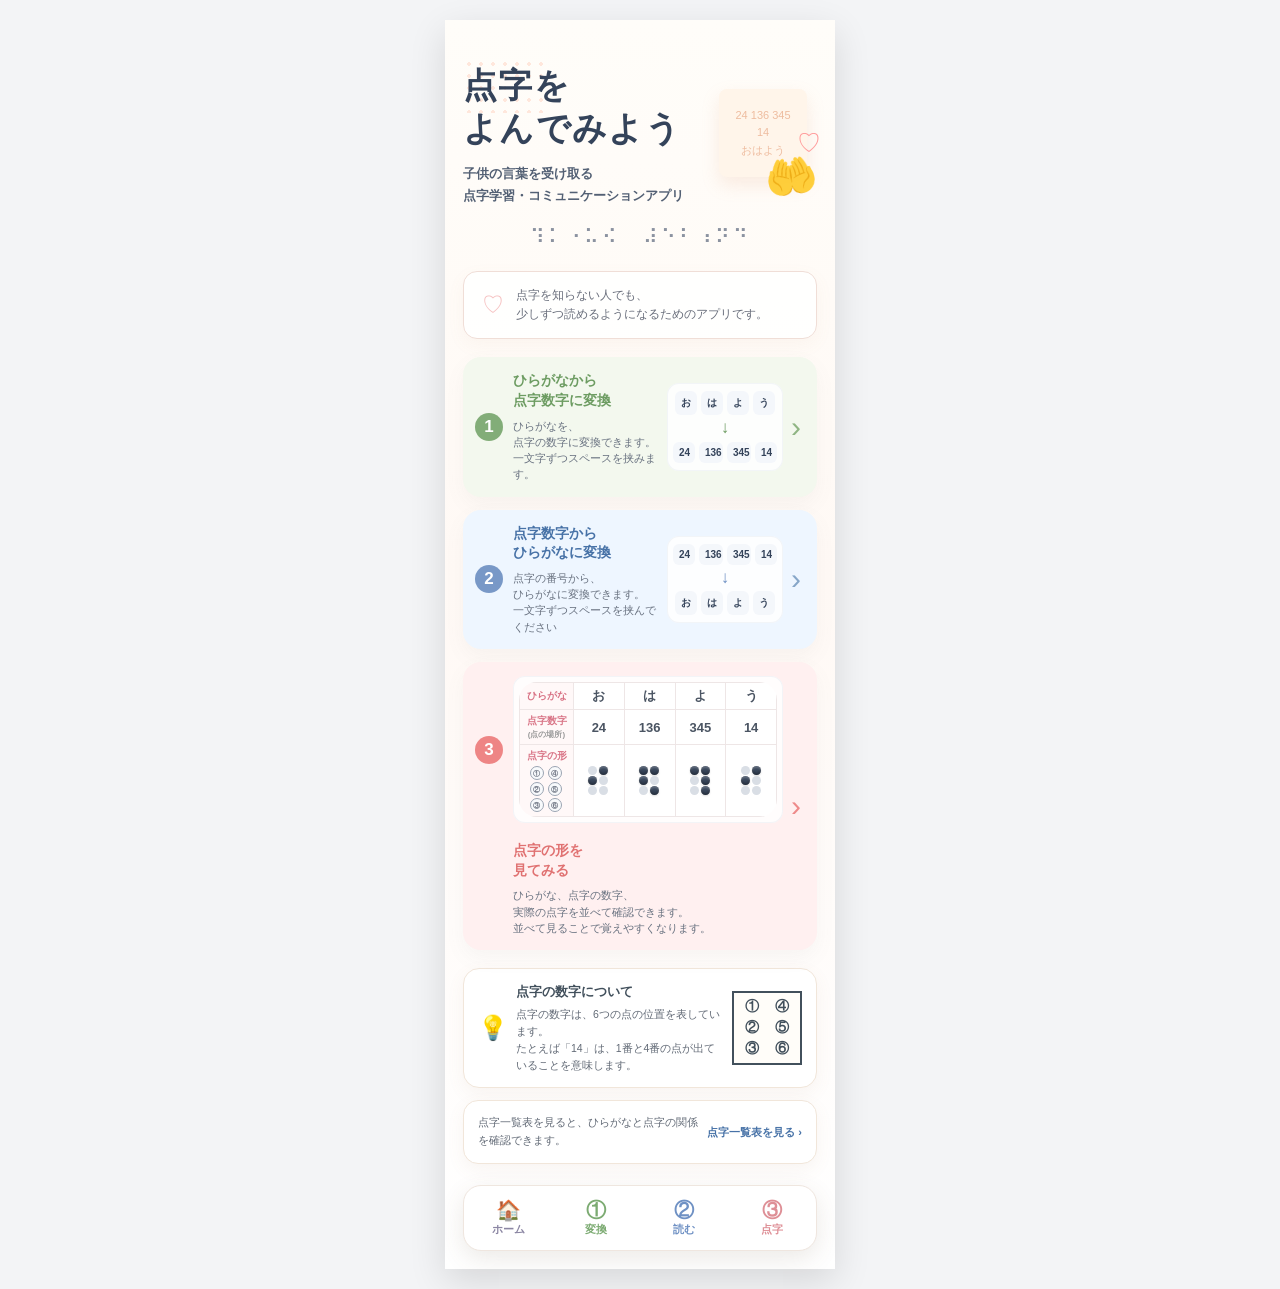
==== commit ca04c8c6: "点字表UI改善と点字表示機能追加" ====
--- a/index.html
+++ b/index.html
@@ -16,131 +16,305 @@
 <section class="hero">
 
 <div class="hero-text">
-<h1>点字を<br>よんでみよう</h1>
+
+<h1>
+点字を<br>
+よんでみよう
+</h1>
 
 <p>
 子供の言葉を受け取る<br>
 点字学習・コミュニケーションアプリ
 </p>
+
 </div>
 
 <div class="hero-illust">
+
 <div class="paper">
-<span>24 136 345 14</span>
-<span>おはよう</span>
+
+<span>
+24 136 345 14
+</span>
+
+<span>
+おはよう
+</span>
+
 <div class="heart">♡</div>
-</div>
+
+</div>
+
 <div class="hands">🤲</div>
+
 </div>
 
 </section>
 
 <div class="top-braille">
-⠹ ⠕ ⠐⠥ ⠪　⠼⠑⠃⠝⠙
+⠹⠅⠐⠥⠪　⠼⠑⠃⠰⠝⠙
 </div>
 
 <section class="message-card">
+
 <span class="mini-heart">♡</span>
+
 <p>
 点字を知らない人でも、<br>
 少しずつ読めるようになるためのアプリです。
 </p>
+
 </section>
 
 <section class="menu">
 
+<!-- ① -->
+
 <a href="number.html" class="menu-card green">
+
 <div class="number">1</div>
 
 <div class="menu-text">
-<h2>ひらがなから<br>点字数字に変換</h2>
+
+<h2>
+ひらがなから<br>
+点字数字に変換
+</h2>
+
 <p>
 ひらがなを、<br>
 点字の数字に変換できます。<br>
 一文字ずつスペースを挟みます。
 </p>
+
 </div>
 
 <div class="sample-box convert-sample">
+
 <div class="row">
-<span>お</span><span>は</span><span>よ</span><span>う</span>
-</div>
+<span>お</span>
+<span>は</span>
+<span>よ</span>
+<span>う</span>
+</div>
+
 <div class="arrow green-arrow">↓</div>
+
 <div class="row">
-<span>24</span><span>136</span><span>345</span><span>13</span>
-</div>
+<span>24</span>
+<span>136</span>
+<span>345</span>
+<span>14</span>
+</div>
+
 </div>
 
 <div class="next">›</div>
-</a>
+
+</a>
+
+<!-- ② -->
 
 <a href="read.html" class="menu-card blue">
+
 <div class="number">2</div>
 
 <div class="menu-text">
-<h2>点字数字から<br>ひらがなに変換</h2>
+
+<h2>
+点字数字から<br>
+ひらがなに変換
+</h2>
+
 <p>
 点字の番号から、<br>
 ひらがなに変換できます。<br>
-一文字ずつスペースを挟みます。
-</p>
+一文字ずつスペースを挟んでください
+</p>
+
 </div>
 
 <div class="sample-box convert-sample">
+
 <div class="row">
-<span>24</span><span>136</span><span>345</span><span>13</span>
-</div>
+<span>24</span>
+<span>136</span>
+<span>345</span>
+<span>14</span>
+</div>
+
 <div class="arrow blue-arrow">↓</div>
+
 <div class="row">
-<span>お</span><span>は</span><span>よ</span><span>う</span>
-</div>
+<span>お</span>
+<span>は</span>
+<span>よ</span>
+<span>う</span>
+</div>
+
 </div>
 
 <div class="next">›</div>
-</a>
+
+</a>
+
+<!-- ③ -->
 
 <a href="shape.html" class="menu-card pink">
+
 <div class="number">3</div>
 
-<div class="menu-text">
-<h2>点字の形を<br>見てみる</h2>
+<div class="sample-box compare-sample">
+
+<table class="braille-table">
+
+<tr>
+
+<th class="label-cell">
+ひらがな
+</th>
+
+<td>お</td>
+<td>は</td>
+<td>よ</td>
+<td>う</td>
+
+</tr>
+
+<tr>
+
+<th class="label-cell">
+
+点字数字
+
+<span>
+(点の場所)
+</span>
+
+</th>
+
+<td>24</td>
+<td>136</td>
+<td>345</td>
+<td>14</td>
+
+</tr>
+
+<tr>
+
+<th class="label-cell shape-label">
+
+点字の形
+
+<div class="mini-braille-guide">
+
+<div>①</div><div>④</div>
+<div>②</div><div>⑤</div>
+<div>③</div><div>⑥</div>
+
+</div>
+
+</th>
+
+<!-- お -->
+
+<td>
+
+<div class="dot-grid">
+
+<span class="dot"></span>
+<span class="dot active"></span>
+
+<span class="dot active"></span>
+<span class="dot"></span>
+
+<span class="dot"></span>
+<span class="dot"></span>
+
+</div>
+
+</td>
+
+<!-- は -->
+
+<td>
+
+<div class="dot-grid">
+
+<span class="dot active"></span>
+<span class="dot active"></span>
+
+<span class="dot active"></span>
+<span class="dot"></span>
+
+<span class="dot"></span>
+<span class="dot active"></span>
+
+</div>
+
+</td>
+
+<!-- よ -->
+
+<td>
+
+<div class="dot-grid">
+
+<span class="dot active"></span>
+<span class="dot active"></span>
+
+<span class="dot"></span>
+<span class="dot active"></span>
+
+<span class="dot"></span>
+<span class="dot active"></span>
+
+</div>
+
+</td>
+
+<!-- う -->
+
+<td>
+
+<div class="dot-grid">
+
+<span class="dot"></span>
+<span class="dot active"></span>
+
+<span class="dot active"></span>
+<span class="dot"></span>
+
+<span class="dot"></span>
+<span class="dot"></span>
+
+</div>
+
+</td>
+
+</tr>
+
+</table>
+
+</div>
+
+<div class="menu-text bottom-text">
+
+<h2>
+点字の形を<br>
+見てみる
+</h2>
+
 <p>
 ひらがな、点字の数字、<br>
 実際の点字を並べて確認できます。<br>
 並べて見ることで覚えやすくなります。
 </p>
-</div>
-
-<div class="sample-box compare-sample">
-
-<div class="compare-labels">
-<div>ひらがな</div>
-<div>点字数字</div>
-<div>点字</div>
-</div>
-
-<div class="compare-grid">
-<div>お</div>
-<div>24</div>
-<div class="dot-cell">●○<br>○●<br>○○</div>
-
-<div>は</div>
-<div>136</div>
-<div class="dot-cell">●○<br>○○<br>●●</div>
-
-<div>よ</div>
-<div>345</div>
-<div class="dot-cell">○○<br>●○<br>●●</div>
-</div>
-
-<div>う</div>
-
-<div>14</div>
-<div class="dot-cell">...</div>
 
 </div>
 
 <div class="next">›</div>
+
 </a>
 
 </section>
@@ -150,28 +324,42 @@
 <div class="light">💡</div>
 
 <div class="study-text">
-<h3>点字の数字について</h3>
+
+<h3>
+点字の数字について
+</h3>
+
 <p>
 点字の数字は、6つの点の位置を表しています。<br>
 たとえば「14」は、1番と4番の点が出ていることを意味します。
 </p>
+
 </div>
 
 <div class="masu">
+
 <div>①</div><div>④</div>
 <div>②</div><div>⑤</div>
 <div>③</div><div>⑥</div>
+
 </div>
 
 </section>
 
 <section class="hint-card">
+
 <p>
 点字一覧表を見ると、ひらがなと点字の関係を確認できます。
 </p>
-<a href="https://www.nittento.or.jp/about/braille/" target="_blank">
+
+<a
+href="https://www.nittento.or.jp/images/pdf/information/braille_lists.pdf"
+target="_blank"
+rel="noopener noreferrer"
+>
 点字一覧表を見る ›
 </a>
+
 </section>
 
 </main>
--- a/top-style.css
+++ b/top-style.css
@@ -525,4 +525,192 @@
     grid-template-columns:30px 1fr 108px 14px;
   }
 
+}
+/* =========================
+   ③ 点字表
+========================= */
+
+.braille-table{
+  width:100%;
+  border-collapse:collapse;
+  background:white;
+  border-radius:18px;
+  overflow:hidden;
+  table-layout:fixed;
+}
+
+.braille-table th,
+.braille-table td{
+  border:1px solid #eee6e6;
+  text-align:center;
+  vertical-align:middle;
+  padding:4px 2px;
+}
+
+.braille-table td{
+  font-size:18px;
+  font-weight:700;
+  color:#4b5563;
+}
+
+.label-cell{
+  width:58x;
+  background:#fff8f8;
+  color:#d97486;
+  font-size:14px;
+  font-weight:700;
+  line-height:1.5;
+}
+
+.label-cell span{
+  display:block;
+  font-size:10px;
+  color:#999;
+  margin-top:3px;
+}
+
+.shape-label{
+  font-size:13px;
+}
+
+/* 小さい点字番号説明 */
+
+.mini-braille-guide{
+  width:48px;
+  margin:8px auto 0;
+  display:grid;
+  grid-template-columns:repeat(2,1fr);
+  gap:4px;
+}
+
+.mini-braille-guide div{
+  width:18px;
+  height:18px;
+  border-radius:50%;
+  border:1px solid #9aa4b2;
+  background:#f8fafc;
+
+  display:flex;
+  align-items:center;
+  justify-content:center;
+
+  font-size:9px;
+  color:#6b7280;
+}
+
+/* 点字 */
+
+.dot-grid{
+  width:34px;
+  margin:auto;
+  line-height:0;
+
+  display:grid;
+  grid-template-columns:repeat(2,1fr);
+  gap:2px;
+}
+.dot{
+  width:10px;
+  height:10px;
+  border-radius:50%;
+  background:#d9dee5;
+}
+
+.dot.active{
+  background:#39475c;
+
+  box-shadow:
+    inset 0 2px 2px rgba(255,255,255,0.2),
+    inset 0 -2px 3px rgba(0,0,0,0.35),
+    0 1px 2px rgba(0,0,0,0.15);
+}
+/* =========================
+   ③カードだけ縦構成にする
+========================= */
+
+.menu-card.pink{
+  display:grid;
+  grid-template-columns:30px 1fr 14px;
+  grid-template-areas:
+    "num table next"
+    "text text next";
+  align-items:center;
+}
+
+.menu-card.pink > .number{
+  grid-area:num;
+}
+
+.menu-card.pink > .compare-sample{
+  grid-area:table;
+  width:100%;
+}
+
+.menu-card.pink > .bottom-text{
+  grid-area:text;
+  margin-top:10px;
+  padding-left:38px;
+}
+
+.menu-card.pink > .next{
+  grid-area:next;
+}
+
+/* ③の表をコンパクトに */
+
+.braille-table{
+  width:100%;
+  table-layout:fixed;
+  border-collapse:collapse;
+}
+
+.braille-table th,
+.braille-table td{
+  padding:4px 2px;
+  text-align:center;
+  vertical-align:middle;
+}
+
+.label-cell{
+  width:54px;
+  font-size:10px;
+  line-height:1.3;
+  word-break:keep-all;
+  white-space:normal;
+}
+
+.label-cell span{
+  font-size:8px;
+}
+
+.braille-table td{
+  font-size:13px;
+}
+
+/* 点字マスを小さくまとめる */
+
+.mini-braille-guide{
+  width:34px;
+  gap:2px;
+  margin:4px auto 0;
+}
+
+.mini-braille-guide div{
+  width:14px;
+  height:14px;
+  font-size:7px;
+}
+
+.dot-grid{
+  width:24px;
+  display:grid;
+  grid-template-columns:repeat(2,10px);
+  gap:1px;
+  justify-content:center;
+  margin:auto;
+}
+
+.dot{
+  width:9px;
+  height:9px;
 }
